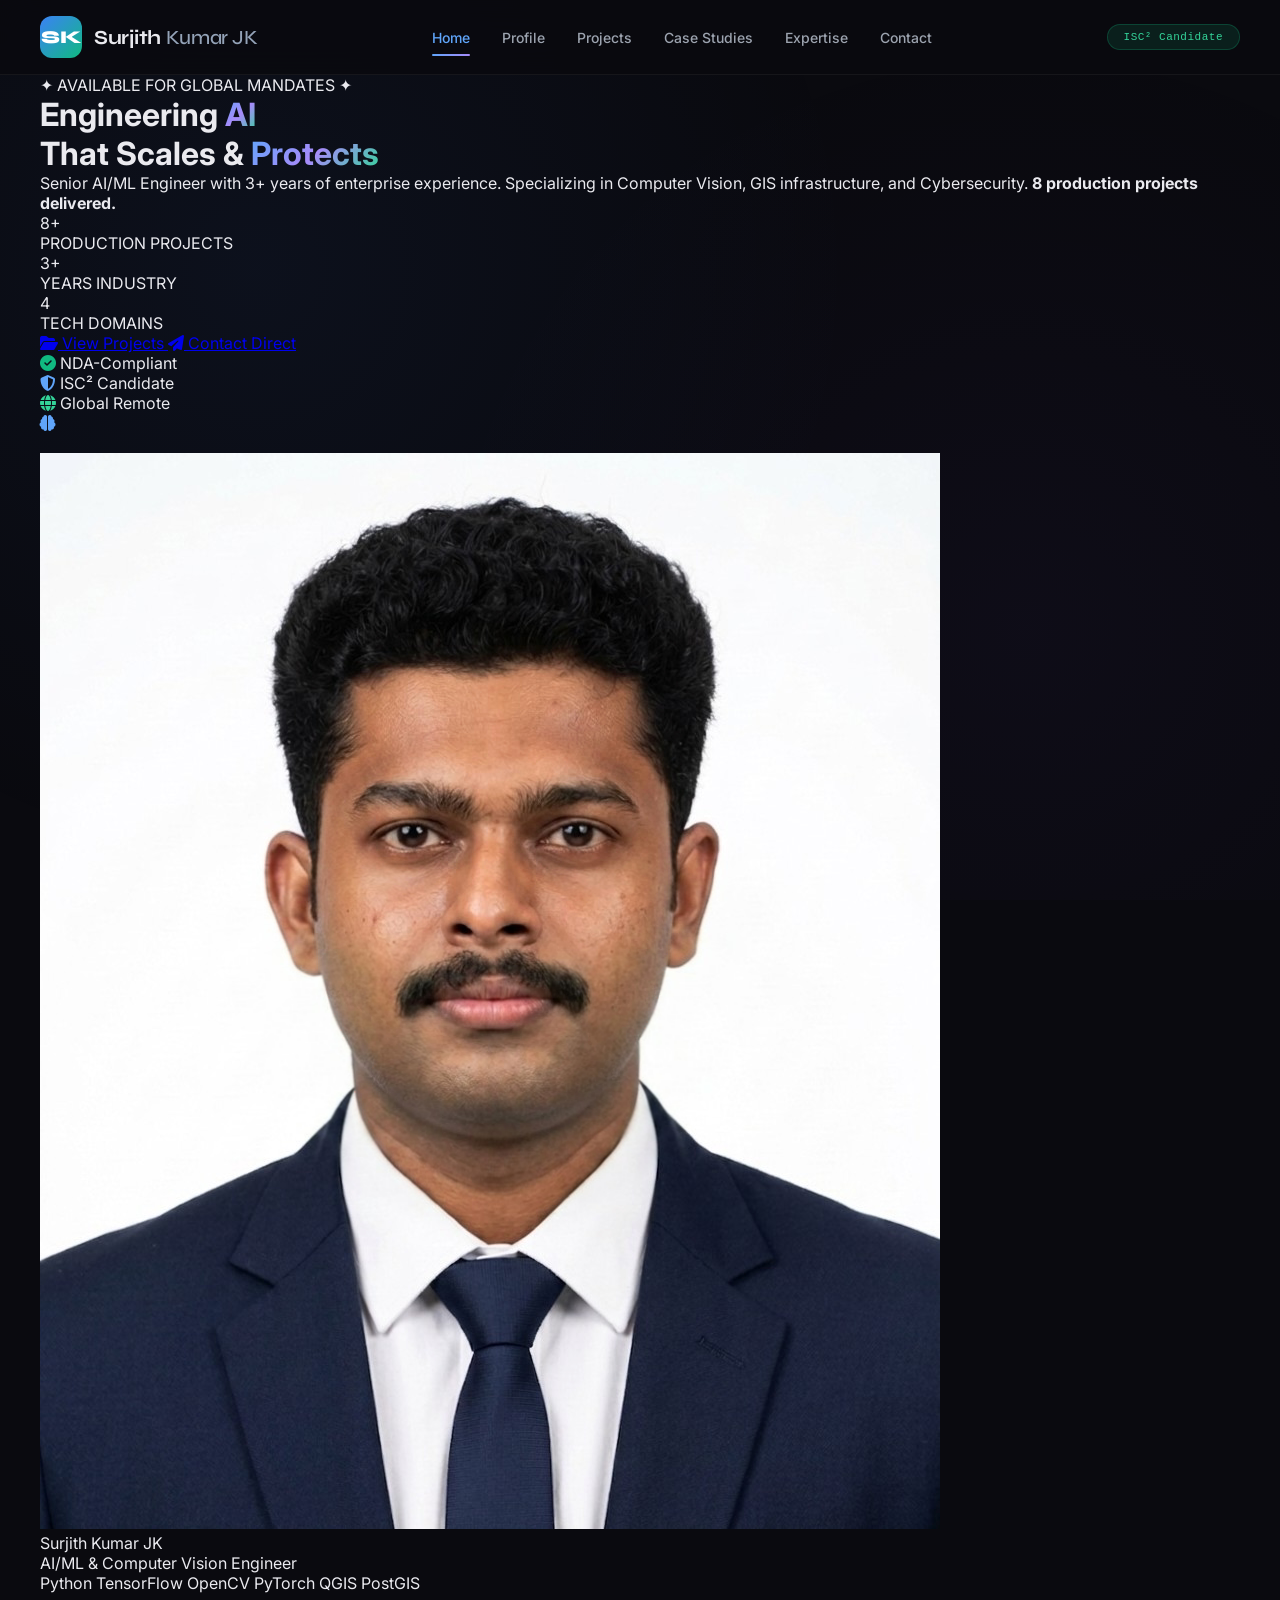
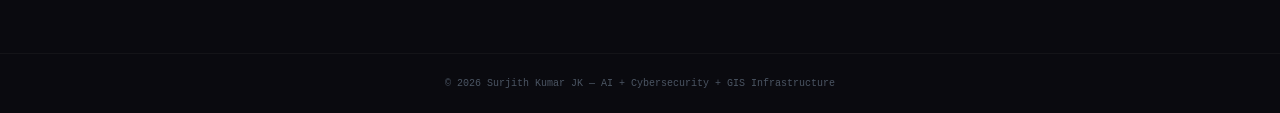
==== index.html @ f8a09a78 "Update index.html" ====
<!DOCTYPE html>
<html lang="en">
<head>
    <meta charset="UTF-8">
    <meta name="viewport" content="width=device-width, initial-scale=1.0">
    <title>Surjith Kumar JK | AI Engineering & Cybersecurity</title>
    <link href="https://fonts.googleapis.com/css2?family=Inter:wght@300;400;500;600;700;800&family=Syne:wght@400;500;600;700;800&display=swap" rel="stylesheet">
    <link rel="stylesheet" href="https://cdnjs.cloudflare.com/ajax/libs/font-awesome/6.5.1/css/all.min.css">
    <style>
        * {
            margin: 0;
            padding: 0;
            box-sizing: border-box;
        }

        body {
            font-family: 'Inter', sans-serif;
            background: #0A0A0F;
            color: #EAEAEF;
        }

        /* Background Effect */
        .bg-gradient {
            position: fixed;
            top: 0;
            left: 0;
            width: 100%;
            height: 100%;
            background: radial-gradient(circle at 20% 30%, rgba(59, 130, 246, 0.06) 0%, transparent 50%),
                        radial-gradient(circle at 80% 70%, rgba(139, 92, 246, 0.04) 0%, transparent 50%);
            z-index: 0;
            pointer-events: none;
        }

        .container {
            max-width: 1280px;
            margin: 0 auto;
            padding: 0 40px;
            position: relative;
            z-index: 2;
        }

        /* ========== NAVIGATION BAR (Unified across all pages) ========== */
        .navbar {
            background: rgba(10, 10, 15, 0.85);
            backdrop-filter: blur(16px);
            border-bottom: 1px solid rgba(255, 255, 255, 0.05);
            position: sticky;
            top: 0;
            z-index: 1000;
            width: 100%;
        }

        .nav-container {
            max-width: 1280px;
            margin: 0 auto;
            padding: 0 40px;
        }

        .nav-content {
            display: flex;
            justify-content: space-between;
            align-items: center;
            padding: 16px 0;
            gap: 20px;
            flex-wrap: wrap;
        }

        /* Logo Section */
        .logo-section {
            display: flex;
            align-items: center;
            gap: 12px;
        }

        .logo-box {
            width: 42px;
            height: 42px;
            background: linear-gradient(135deg, #3B82F6, #10B981);
            border-radius: 12px;
            display: flex;
            align-items: center;
            justify-content: center;
        }

        .logo-box span {
            font-weight: 800;
            font-size: 18px;
            color: white;
            font-family: 'Syne', sans-serif;
        }

        .logo-text {
            font-size: 20px;
            font-weight: 700;
            font-family: 'Syne', sans-serif;
            letter-spacing: -0.3px;
        }

        .logo-text .first-name {
            color: #EAEAEF;
        }

        .logo-text .last-name {
            color: #94A3B8;
            font-weight: 500;
        }

        /* Navigation Links */
        .nav-links {
            display: flex;
            gap: 32px;
            align-items: center;
        }

        .nav-links a {
            color: #9CA3AF;
            text-decoration: none;
            font-size: 14px;
            font-weight: 500;
            transition: all 0.2s ease;
            padding: 8px 0;
            position: relative;
        }

        .nav-links a:hover {
            color: #60A5FA;
        }

        .nav-links a.active {
            color: #60A5FA;
        }

        .nav-links a.active::after {
            content: '';
            position: absolute;
            bottom: -2px;
            left: 0;
            width: 100%;
            height: 2px;
            background: linear-gradient(90deg, #60A5FA, #A78BFA);
            border-radius: 2px;
        }

        /* Right Section */
        .nav-right {
            display: flex;
            align-items: center;
            gap: 20px;
        }

        .isc2-badge {
            font-size: 11px;
            font-family: monospace;
            color: #34D399;
            background: rgba(16, 185, 129, 0.12);
            padding: 6px 16px;
            border-radius: 40px;
            border: 1px solid rgba(16, 185, 129, 0.25);
            letter-spacing: 0.5px;
        }

        .mobile-menu-btn {
            display: none;
            background: none;
            border: none;
            color: #9CA3AF;
            font-size: 24px;
            cursor: pointer;
        }

        /* Common Styles for All Pages */
        .gradient-text {
            background: linear-gradient(135deg, #60A5FA, #A78BFA, #34D399);
            -webkit-background-clip: text;
            background-clip: text;
            color: transparent;
        }

        .page-title {
            font-size: 48px;
            font-weight: 800;
            font-family: 'Syne', sans-serif;
            text-align: center;
            margin: 60px 0 40px;
        }

        .page-title span {
            background: linear-gradient(135deg, #60A5FA, #A78BFA, #34D399);
            -webkit-background-clip: text;
            background-clip: text;
            color: transparent;
        }

        .footer {
            border-top: 1px solid rgba(255, 255, 255, 0.04);
            padding: 24px 0;
            text-align: center;
            margin-top: 60px;
        }

        .footer-text {
            font-size: 10px;
            color: #4B5563;
            font-family: monospace;
        }

        /* Responsive */
        @media (max-width: 1024px) {
            .hero {
                grid-template-columns: 1fr;
                gap: 50px;
            }
            h1 {
                font-size: 44px;
            }
        }

        @media (max-width: 768px) {
            .container, .nav-container {
                padding: 0 20px;
            }
            .nav-links {
                display: none;
                position: absolute;
                top: 100%;
                left: 0;
                right: 0;
                background: rgba(10, 10, 15, 0.98);
                backdrop-filter: blur(20px);
                flex-direction: column;
                padding: 24px;
                gap: 20px;
                border-bottom: 1px solid rgba(255, 255, 255, 0.05);
            }
            .nav-links.active {
                display: flex;
            }
            .mobile-menu-btn {
                display: block;
            }
            h1, .page-title {
                font-size: 36px;
            }
            .stats {
                gap: 30px;
            }
            .profile-img {
                width: 150px;
                height: 150px;
            }
        }

        @media (min-width: 769px) {
            .nav-links {
                display: flex !important;
            }
        }
    </style>
</head>
<body>

<div class="bg-gradient"></div>

<!-- Navigation Bar - Consistent Across All Pages -->
<div class="navbar">
    <div class="nav-container">
        <div class="nav-content">
            <!-- Logo -->
            <div class="logo-section">
                <div class="logo-box">
                    <span>SK</span>
                </div>
                <div class="logo-text">
                    <span class="first-name">Surjith</span>
                    <span class="last-name"> Kumar JK</span>
                </div>
            </div>

            <!-- Navigation Links -->
            <div class="nav-links" id="navLinks">
                <a href="index.html" class="active">Home</a>
                <a href="Profile.html">Profile</a>
                <a href="Projects.html">Projects</a>
                <a href="Case-Studies.html">Case Studies</a>
                <a href="Expertise.html">Expertise</a>
                <a href="Contact.html">Contact</a>
            </div>

            <!-- Right Section -->
            <div class="nav-right">
                <div class="isc2-badge">ISC² Candidate</div>
                <button class="mobile-menu-btn" onclick="toggleMenu()">
                    <i class="fas fa-bars"></i>
                </button>
            </div>
        </div>
    </div>
</div>

<!-- Hero Section -->
<div class="container">
    <div class="hero">
        <!-- Left Column -->
        <div>
            <div class="availability">
                <div class="live-dot"></div>
                <span>✦ AVAILABLE FOR GLOBAL MANDATES ✦</span>
            </div>
            <h1>
                Engineering <span class="gradient-text">AI</span><br>
                That Scales & <span class="gradient-text">Protects</span>
            </h1>
            <p class="description">
                Senior AI/ML Engineer with 3+ years of enterprise experience. 
                Specializing in Computer Vision, GIS infrastructure, and Cybersecurity. 
                <strong>8 production projects delivered.</strong>
            </p>
            <div class="stats">
                <div>
                    <div class="stat-value">8+</div>
                    <div class="stat-label">PRODUCTION PROJECTS</div>
                </div>
                <div>
                    <div class="stat-value">3+</div>
                    <div class="stat-label">YEARS INDUSTRY</div>
                </div>
                <div>
                    <div class="stat-value">4</div>
                    <div class="stat-label">TECH DOMAINS</div>
                </div>
            </div>
            <div class="buttons">
                <a href="Projects.html" class="btn-primary">
                    <i class="fas fa-folder-open"></i> View Projects
                </a>
                <a href="Contact.html" class="btn-outline">
                    <i class="fas fa-paper-plane"></i> Contact Direct
                </a>
            </div>
            <div class="trust">
                <div class="trust-item">
                    <i class="fas fa-check-circle" style="color: #10B981;"></i>
                    <span>NDA-Compliant</span>
                </div>
                <div class="trust-item">
                    <i class="fas fa-shield-alt" style="color: #60A5FA;"></i>
                    <span>ISC² Candidate</span>
                </div>
                <div class="trust-item">
                    <i class="fas fa-globe" style="color: #34D399;"></i>
                    <span>Global Remote</span>
                </div>
            </div>
        </div>

        <!-- Right Column - Profile Card -->
        <div>
            <div class="profile-card">
                <div class="floating-icon floating-1">
                    <i class="fas fa-brain" style="color: #60A5FA; font-size: 16px;"></i>
                </div>
                <div class="floating-icon floating-2">
                    <i class="fas fa-shield-haltered" style="color: #34D399; font-size: 16px;"></i>
                </div>
                <div class="profile-img">
                    <img src="SurjithKumar-JK.jpg" alt="Surjith Kumar JK">
                </div>
                <div class="profile-name">Surjith Kumar JK</div>
                <div class="profile-title">AI/ML & Computer Vision Engineer</div>
                <div class="tech-stack">
                    <span class="tech-item">Python</span>
                    <span class="tech-item">TensorFlow</span>
                    <span class="tech-item">OpenCV</span>
                    <span class="tech-item">PyTorch</span>
                    <span class="tech-item">QGIS</span>
                    <span class="tech-item">PostGIS</span>
                </div>
            </div>
        </div>
    </div>
</div>

<!-- Footer -->
<div class="footer">
    <div class="container">
        <div class="footer-text">
            © 2026 Surjith Kumar JK — AI + Cybersecurity + GIS Infrastructure
        </div>
    </div>
</div>

<script>
    function toggleMenu() {
        const navLinks = document.getElementById('navLinks');
        navLinks.classList.toggle('active');
    }

    // Close menu when clicking a link
    document.querySelectorAll('.nav-links a').forEach(link => {
        link.addEventListener('click', () => {
            document.getElementById('navLinks').classList.remove('active');
        });
    });
</script>

</body>
</html>
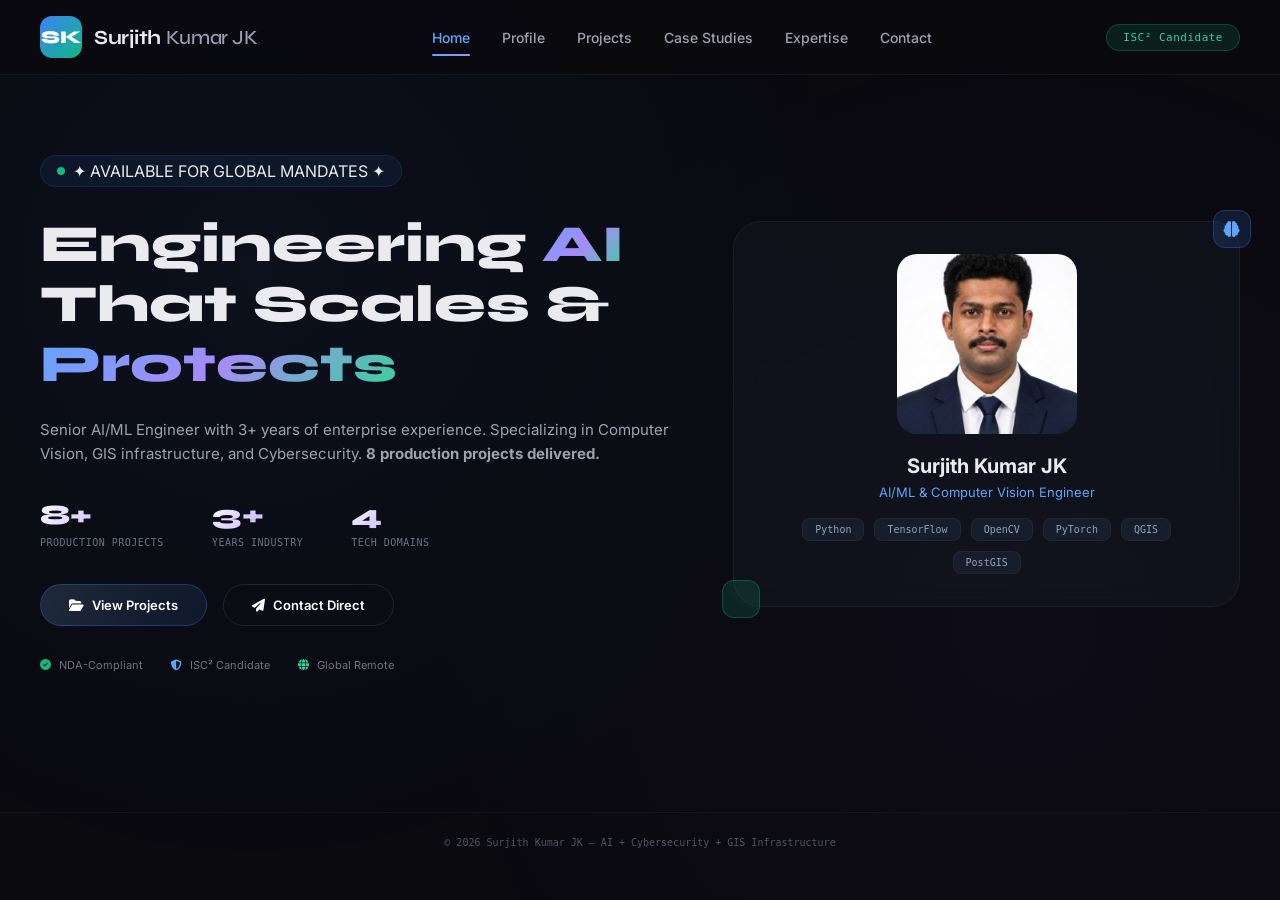
==== commit e193824f: "Update index.html" ====
--- a/index.html
+++ b/index.html
@@ -7,277 +7,207 @@
     <link href="https://fonts.googleapis.com/css2?family=Inter:wght@300;400;500;600;700;800&family=Syne:wght@400;500;600;700;800&display=swap" rel="stylesheet">
     <link rel="stylesheet" href="https://cdnjs.cloudflare.com/ajax/libs/font-awesome/6.5.1/css/all.min.css">
     <style>
-        * {
-            margin: 0;
-            padding: 0;
-            box-sizing: border-box;
-        }
-
-        body {
-            font-family: 'Inter', sans-serif;
-            background: #0A0A0F;
-            color: #EAEAEF;
-        }
-
-        /* Background Effect */
-        .bg-gradient {
-            position: fixed;
-            top: 0;
-            left: 0;
-            width: 100%;
-            height: 100%;
+        * { margin: 0; padding: 0; box-sizing: border-box; }
+        body { font-family: 'Inter', sans-serif; background: #0A0A0F; color: #EAEAEF; }
+
+        .bg-gradient { 
+            position: fixed; top: 0; left: 0; width: 100%; height: 100%; 
             background: radial-gradient(circle at 20% 30%, rgba(59, 130, 246, 0.06) 0%, transparent 50%),
                         radial-gradient(circle at 80% 70%, rgba(139, 92, 246, 0.04) 0%, transparent 50%);
-            z-index: 0;
-            pointer-events: none;
-        }
-
-        .container {
-            max-width: 1280px;
-            margin: 0 auto;
-            padding: 0 40px;
-            position: relative;
-            z-index: 2;
-        }
-
-        /* ========== NAVIGATION BAR (Unified across all pages) ========== */
-        .navbar {
-            background: rgba(10, 10, 15, 0.85);
-            backdrop-filter: blur(16px);
-            border-bottom: 1px solid rgba(255, 255, 255, 0.05);
-            position: sticky;
-            top: 0;
-            z-index: 1000;
-            width: 100%;
-        }
-
-        .nav-container {
-            max-width: 1280px;
-            margin: 0 auto;
-            padding: 0 40px;
-        }
-
-        .nav-content {
-            display: flex;
-            justify-content: space-between;
-            align-items: center;
-            padding: 16px 0;
-            gap: 20px;
-            flex-wrap: wrap;
-        }
-
-        /* Logo Section */
-        .logo-section {
-            display: flex;
-            align-items: center;
-            gap: 12px;
-        }
-
-        .logo-box {
-            width: 42px;
-            height: 42px;
-            background: linear-gradient(135deg, #3B82F6, #10B981);
-            border-radius: 12px;
-            display: flex;
-            align-items: center;
-            justify-content: center;
-        }
-
-        .logo-box span {
-            font-weight: 800;
-            font-size: 18px;
-            color: white;
-            font-family: 'Syne', sans-serif;
-        }
-
-        .logo-text {
-            font-size: 20px;
-            font-weight: 700;
-            font-family: 'Syne', sans-serif;
-            letter-spacing: -0.3px;
-        }
-
-        .logo-text .first-name {
-            color: #EAEAEF;
-        }
-
-        .logo-text .last-name {
-            color: #94A3B8;
-            font-weight: 500;
-        }
-
-        /* Navigation Links */
-        .nav-links {
-            display: flex;
-            gap: 32px;
-            align-items: center;
-        }
-
-        .nav-links a {
-            color: #9CA3AF;
-            text-decoration: none;
-            font-size: 14px;
-            font-weight: 500;
-            transition: all 0.2s ease;
-            padding: 8px 0;
-            position: relative;
-        }
-
-        .nav-links a:hover {
-            color: #60A5FA;
-        }
-
-        .nav-links a.active {
-            color: #60A5FA;
-        }
-
-        .nav-links a.active::after {
-            content: '';
-            position: absolute;
-            bottom: -2px;
-            left: 0;
-            width: 100%;
-            height: 2px;
-            background: linear-gradient(90deg, #60A5FA, #A78BFA);
-            border-radius: 2px;
-        }
-
-        /* Right Section */
-        .nav-right {
-            display: flex;
-            align-items: center;
-            gap: 20px;
-        }
-
-        .isc2-badge {
-            font-size: 11px;
-            font-family: monospace;
-            color: #34D399;
-            background: rgba(16, 185, 129, 0.12);
-            padding: 6px 16px;
-            border-radius: 40px;
-            border: 1px solid rgba(16, 185, 129, 0.25);
-            letter-spacing: 0.5px;
-        }
-
-        .mobile-menu-btn {
-            display: none;
-            background: none;
-            border: none;
-            color: #9CA3AF;
-            font-size: 24px;
-            cursor: pointer;
-        }
-
-        /* Common Styles for All Pages */
-        .gradient-text {
-            background: linear-gradient(135deg, #60A5FA, #A78BFA, #34D399);
-            -webkit-background-clip: text;
-            background-clip: text;
-            color: transparent;
-        }
-
-        .page-title {
-            font-size: 48px;
-            font-weight: 800;
-            font-family: 'Syne', sans-serif;
-            text-align: center;
-            margin: 60px 0 40px;
-        }
-
-        .page-title span {
-            background: linear-gradient(135deg, #60A5FA, #A78BFA, #34D399);
-            -webkit-background-clip: text;
-            background-clip: text;
-            color: transparent;
-        }
-
-        .footer {
-            border-top: 1px solid rgba(255, 255, 255, 0.04);
-            padding: 24px 0;
-            text-align: center;
-            margin-top: 60px;
-        }
-
-        .footer-text {
-            font-size: 10px;
-            color: #4B5563;
-            font-family: monospace;
-        }
-
-        /* Responsive */
+            z-index: 0; pointer-events: none; 
+        }
+
+        .container { 
+            max-width: 1280px; margin: 0 auto; padding: 0 40px; 
+            position: relative; z-index: 2; 
+        }
+
+        /* Unified Navbar */
+        .navbar { 
+            background: rgba(10, 10, 15, 0.85); backdrop-filter: blur(16px);
+            border-bottom: 1px solid rgba(255, 255, 255, 0.05); 
+            position: sticky; top: 0; z-index: 1000; width: 100%; 
+        }
+        .nav-container { max-width: 1280px; margin: 0 auto; padding: 0 40px; }
+        .nav-content { 
+            display: flex; justify-content: space-between; align-items: center; 
+            padding: 16px 0; gap: 20px; flex-wrap: wrap; 
+        }
+
+        .logo-section { display: flex; align-items: center; gap: 12px; }
+        .logo-box { 
+            width: 42px; height: 42px; background: linear-gradient(135deg, #3B82F6, #10B981);
+            border-radius: 12px; display: flex; align-items: center; justify-content: center; 
+        }
+        .logo-box span { font-weight: 800; font-size: 18px; color: white; font-family: 'Syne', sans-serif; }
+        .logo-text { 
+            font-size: 20px; font-weight: 700; font-family: 'Syne', sans-serif; 
+            letter-spacing: -0.3px; 
+        }
+        .logo-text .first-name { color: #EAEAEF; }
+        .logo-text .last-name { color: #94A3B8; font-weight: 500; }
+
+        .nav-links { display: flex; gap: 32px; align-items: center; }
+        .nav-links a { 
+            color: #9CA3AF; text-decoration: none; font-size: 14px; font-weight: 500;
+            transition: all 0.2s ease; padding: 8px 0; position: relative; 
+        }
+        .nav-links a:hover { color: #60A5FA; }
+        .nav-links a.active { color: #60A5FA; }
+        .nav-links a.active::after { 
+            content: ''; position: absolute; bottom: -2px; left: 0;
+            width: 100%; height: 2px; background: linear-gradient(90deg, #60A5FA, #A78BFA); 
+            border-radius: 2px; 
+        }
+
+        .nav-right { display: flex; align-items: center; gap: 20px; }
+        .isc2-badge { 
+            font-size: 11px; font-family: monospace; color: #34D399; 
+            background: rgba(16, 185, 129, 0.12); padding: 6px 16px; 
+            border-radius: 40px; border: 1px solid rgba(16, 185, 129, 0.25); 
+            letter-spacing: 0.5px; 
+        }
+        .mobile-menu-btn { 
+            display: none; background: none; border: none; 
+            color: #9CA3AF; font-size: 24px; cursor: pointer; 
+        }
+
+        /* Hero Specific Styles */
+        .hero { 
+            display: grid; grid-template-columns: 1fr 0.8fr; gap: 60px; 
+            align-items: center; padding: 80px 0; 
+        }
+        .availability { 
+            display: inline-flex; align-items: center; gap: 8px; 
+            background: rgba(59, 130, 246, 0.08); border: 1px solid rgba(59, 130, 246, 0.15); 
+            border-radius: 40px; padding: 5px 16px; margin-bottom: 28px; 
+        }
+        .live-dot { 
+            width: 8px; height: 8px; background: #10B981; 
+            border-radius: 50%; animation: pulse 1.5s infinite; 
+        }
+        @keyframes pulse { 0%, 100% { opacity: 1; transform: scale(1); } 50% { opacity: 0.5; transform: scale(1.2); } }
+
+        h1 { 
+            font-size: 52px; font-weight: 800; font-family: 'Syne', sans-serif; 
+            line-height: 1.15; margin-bottom: 24px; 
+        }
+        .gradient-text { 
+            background: linear-gradient(135deg, #60A5FA, #A78BFA, #34D399); 
+            -webkit-background-clip: text; background-clip: text; color: transparent; 
+        }
+        .description { 
+            color: #9CA3AF; font-size: 15px; line-height: 1.6; margin-bottom: 32px; 
+        }
+        .stats { 
+            display: flex; gap: 48px; margin-bottom: 36px; 
+        }
+        .stat-value { 
+            font-size: 28px; font-weight: 800; font-family: 'Syne', sans-serif;
+            background: linear-gradient(135deg, #FFFFFF, #A78BFA); 
+            -webkit-background-clip: text; background-clip: text; color: transparent; 
+        }
+        .stat-label { 
+            font-size: 10px; font-family: monospace; color: #6B7280; 
+            letter-spacing: 0.5px; margin-top: 5px; 
+        }
+        .buttons { 
+            display: flex; gap: 16px; margin-bottom: 32px; flex-wrap: wrap; 
+        }
+        .btn-primary, .btn-outline { 
+            padding: 12px 28px; border-radius: 40px; font-size: 13px; 
+            font-weight: 600; text-decoration: none; display: inline-flex; 
+            align-items: center; gap: 8px; transition: all 0.2s; cursor: pointer; 
+        }
+        .btn-primary { 
+            background: linear-gradient(105deg, #1E293B, #0F172A); 
+            border: 1px solid rgba(59, 130, 246, 0.3); color: white; 
+        }
+        .btn-primary:hover { border-color: #3B82F6; transform: translateY(-2px); }
+        .btn-outline { 
+            background: transparent; border: 1px solid rgba(255,255,255,0.1); color: white; 
+        }
+        .btn-outline:hover { 
+            border-color: rgba(59, 130, 246, 0.5); background: rgba(59, 130, 246, 0.05); 
+            transform: translateY(-2px); 
+        }
+
+        .trust { display: flex; gap: 28px; flex-wrap: wrap; }
+        .trust-item { display: flex; align-items: center; gap: 8px; font-size: 11px; color: #6B7280; }
+
+        /* Profile Card */
+        .profile-card { 
+            background: rgba(20, 24, 35, 0.5); backdrop-filter: blur(12px); 
+            border: 1px solid rgba(255, 255, 255, 0.06); border-radius: 28px; 
+            padding: 32px; position: relative; 
+        }
+        .profile-img { 
+            width: 180px; height: 180px; border-radius: 20px; 
+            overflow: hidden; margin: 0 auto 20px; 
+        }
+        .profile-img img { width: 100%; height: 100%; object-fit: cover; }
+        .profile-name { text-align: center; font-size: 20px; font-weight: 700; margin-bottom: 6px; }
+        .profile-title { text-align: center; font-size: 13px; color: #60A5FA; margin-bottom: 18px; }
+        .tech-stack { 
+            display: flex; flex-wrap: wrap; gap: 10px; justify-content: center; 
+        }
+        .tech-item { 
+            font-size: 10px; font-family: monospace; padding: 5px 12px; 
+            background: rgba(30, 41, 59, 0.5); border: 1px solid rgba(255,255,255,0.05); 
+            border-radius: 8px; color: #94A3B8; 
+        }
+        .floating-icon { 
+            position: absolute; width: 38px; height: 38px; 
+            background: rgba(59, 130, 246, 0.15); border: 1px solid rgba(59, 130, 246, 0.3); 
+            border-radius: 12px; display: flex; align-items: center; justify-content: center; 
+            backdrop-filter: blur(8px); 
+        }
+        .floating-1 { top: -12px; right: -12px; }
+        .floating-2 { bottom: -12px; left: -12px; background: rgba(16, 185, 129, 0.15); border-color: rgba(16, 185, 129, 0.3); }
+
+        .footer { 
+            border-top: 1px solid rgba(255, 255, 255, 0.04); padding: 24px 0; 
+            text-align: center; margin-top: 60px; 
+        }
+        .footer-text { font-size: 10px; color: #4B5563; font-family: monospace; }
+
         @media (max-width: 1024px) {
-            .hero {
-                grid-template-columns: 1fr;
-                gap: 50px;
+            .hero { grid-template-columns: 1fr; gap: 50px; }
+            h1 { font-size: 44px; }
+        }
+        @media (max-width: 768px) {
+            .container, .nav-container { padding: 0 20px; }
+            .nav-links { 
+                display: none; position: absolute; top: 100%; left: 0; right: 0; 
+                background: rgba(10, 10, 15, 0.98); backdrop-filter: blur(20px); 
+                flex-direction: column; padding: 24px; gap: 20px; 
             }
-            h1 {
-                font-size: 44px;
-            }
-        }
-
-        @media (max-width: 768px) {
-            .container, .nav-container {
-                padding: 0 20px;
-            }
-            .nav-links {
-                display: none;
-                position: absolute;
-                top: 100%;
-                left: 0;
-                right: 0;
-                background: rgba(10, 10, 15, 0.98);
-                backdrop-filter: blur(20px);
-                flex-direction: column;
-                padding: 24px;
-                gap: 20px;
-                border-bottom: 1px solid rgba(255, 255, 255, 0.05);
-            }
-            .nav-links.active {
-                display: flex;
-            }
-            .mobile-menu-btn {
-                display: block;
-            }
-            h1, .page-title {
-                font-size: 36px;
-            }
-            .stats {
-                gap: 30px;
-            }
-            .profile-img {
-                width: 150px;
-                height: 150px;
-            }
-        }
-
-        @media (min-width: 769px) {
-            .nav-links {
-                display: flex !important;
-            }
+            .nav-links.active { display: flex; }
+            .mobile-menu-btn { display: block; }
+            h1, .page-title { font-size: 36px; }
+            .stats { gap: 30px; }
+            .profile-img { width: 150px; height: 150px; }
+        }
+        @media (min-width: 769px) { 
+            .nav-links { display: flex !important; } 
         }
     </style>
 </head>
 <body>
-
 <div class="bg-gradient"></div>
 
-<!-- Navigation Bar - Consistent Across All Pages -->
+<!-- Navbar -->
 <div class="navbar">
     <div class="nav-container">
         <div class="nav-content">
-            <!-- Logo -->
             <div class="logo-section">
-                <div class="logo-box">
-                    <span>SK</span>
-                </div>
+                <div class="logo-box"><span>SK</span></div>
                 <div class="logo-text">
                     <span class="first-name">Surjith</span>
                     <span class="last-name"> Kumar JK</span>
                 </div>
             </div>
-
-            <!-- Navigation Links -->
+            
             <div class="nav-links" id="navLinks">
                 <a href="index.html" class="active">Home</a>
                 <a href="Profile.html">Profile</a>
@@ -287,7 +217,6 @@
                 <a href="Contact.html">Contact</a>
             </div>
 
-            <!-- Right Section -->
             <div class="nav-right">
                 <div class="isc2-badge">ISC² Candidate</div>
                 <button class="mobile-menu-btn" onclick="toggleMenu()">
@@ -301,7 +230,6 @@
 <!-- Hero Section -->
 <div class="container">
     <div class="hero">
-        <!-- Left Column -->
         <div>
             <div class="availability">
                 <div class="live-dot"></div>
@@ -317,18 +245,9 @@
                 <strong>8 production projects delivered.</strong>
             </p>
             <div class="stats">
-                <div>
-                    <div class="stat-value">8+</div>
-                    <div class="stat-label">PRODUCTION PROJECTS</div>
-                </div>
-                <div>
-                    <div class="stat-value">3+</div>
-                    <div class="stat-label">YEARS INDUSTRY</div>
-                </div>
-                <div>
-                    <div class="stat-value">4</div>
-                    <div class="stat-label">TECH DOMAINS</div>
-                </div>
+                <div><div class="stat-value">8+</div><div class="stat-label">PRODUCTION PROJECTS</div></div>
+                <div><div class="stat-value">3+</div><div class="stat-label">YEARS INDUSTRY</div></div>
+                <div><div class="stat-value">4</div><div class="stat-label">TECH DOMAINS</div></div>
             </div>
             <div class="buttons">
                 <a href="Projects.html" class="btn-primary">
@@ -339,30 +258,16 @@
                 </a>
             </div>
             <div class="trust">
-                <div class="trust-item">
-                    <i class="fas fa-check-circle" style="color: #10B981;"></i>
-                    <span>NDA-Compliant</span>
-                </div>
-                <div class="trust-item">
-                    <i class="fas fa-shield-alt" style="color: #60A5FA;"></i>
-                    <span>ISC² Candidate</span>
-                </div>
-                <div class="trust-item">
-                    <i class="fas fa-globe" style="color: #34D399;"></i>
-                    <span>Global Remote</span>
-                </div>
+                <div class="trust-item"><i class="fas fa-check-circle" style="color: #10B981;"></i><span>NDA-Compliant</span></div>
+                <div class="trust-item"><i class="fas fa-shield-alt" style="color: #60A5FA;"></i><span>ISC² Candidate</span></div>
+                <div class="trust-item"><i class="fas fa-globe" style="color: #34D399;"></i><span>Global Remote</span></div>
             </div>
         </div>
 
-        <!-- Right Column - Profile Card -->
         <div>
             <div class="profile-card">
-                <div class="floating-icon floating-1">
-                    <i class="fas fa-brain" style="color: #60A5FA; font-size: 16px;"></i>
-                </div>
-                <div class="floating-icon floating-2">
-                    <i class="fas fa-shield-haltered" style="color: #34D399; font-size: 16px;"></i>
-                </div>
+                <div class="floating-icon floating-1"><i class="fas fa-brain" style="color: #60A5FA; font-size: 16px;"></i></div>
+                <div class="floating-icon floating-2"><i class="fas fa-shield-haltered" style="color: #34D399; font-size: 16px;"></i></div>
                 <div class="profile-img">
                     <img src="SurjithKumar-JK.jpg" alt="Surjith Kumar JK">
                 </div>
@@ -381,12 +286,9 @@
     </div>
 </div>
 
-<!-- Footer -->
 <div class="footer">
     <div class="container">
-        <div class="footer-text">
-            © 2026 Surjith Kumar JK — AI + Cybersecurity + GIS Infrastructure
-        </div>
+        <div class="footer-text">© 2026 Surjith Kumar JK — AI + Cybersecurity + GIS Infrastructure</div>
     </div>
 </div>
 
@@ -395,14 +297,11 @@
         const navLinks = document.getElementById('navLinks');
         navLinks.classList.toggle('active');
     }
-
-    // Close menu when clicking a link
     document.querySelectorAll('.nav-links a').forEach(link => {
         link.addEventListener('click', () => {
             document.getElementById('navLinks').classList.remove('active');
         });
     });
 </script>
-
 </body>
 </html>
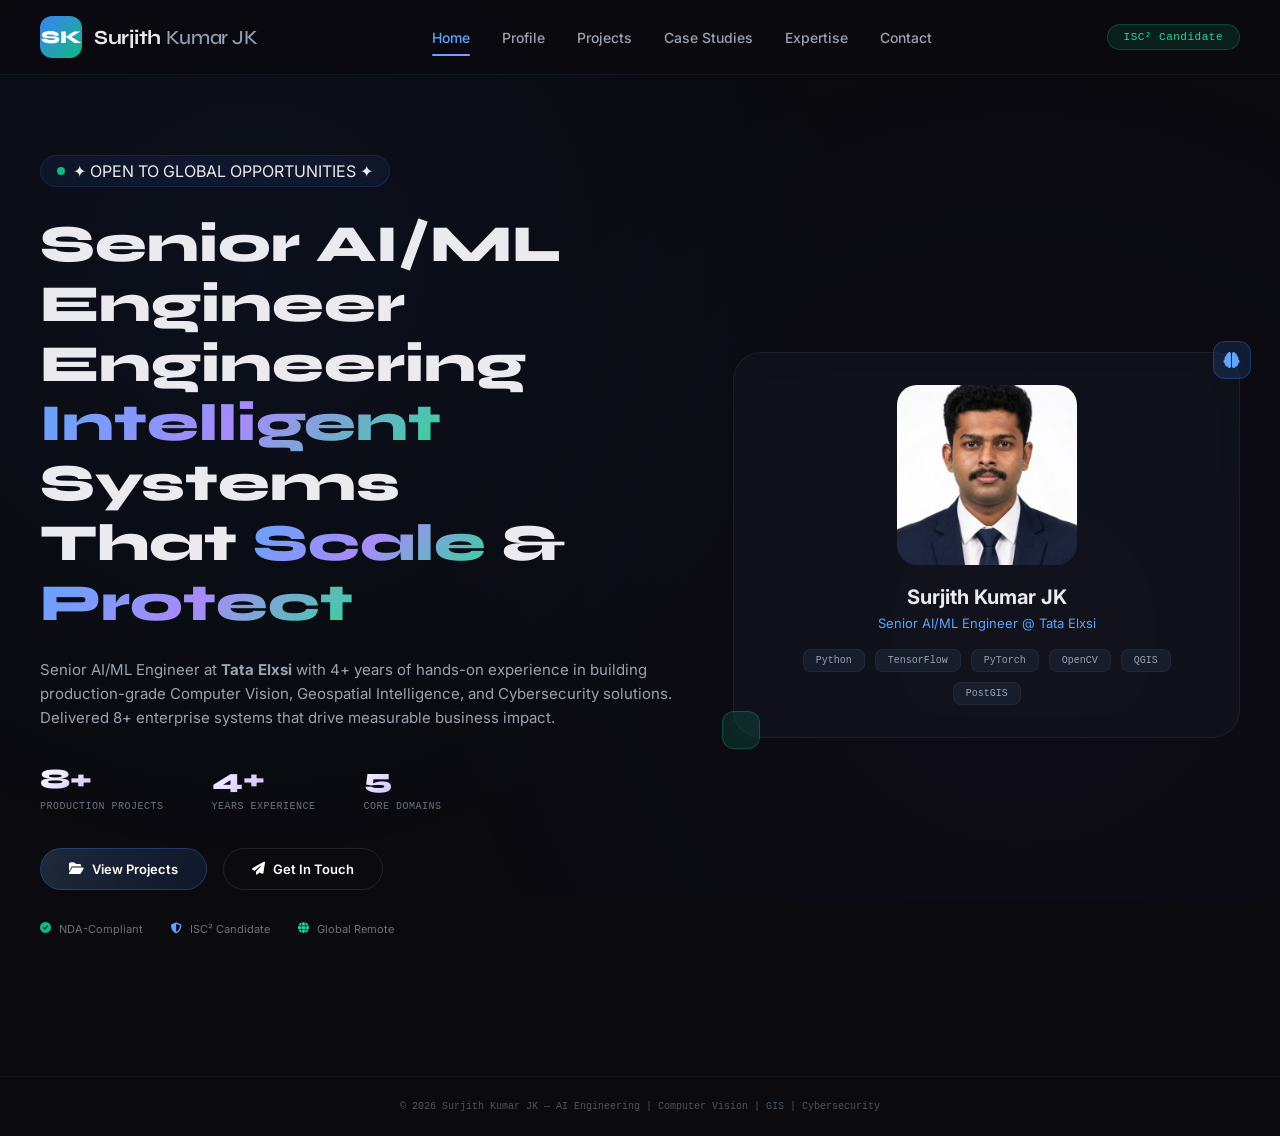
==== commit fe56df18: "Update index.html" ====
--- a/index.html
+++ b/index.html
@@ -3,173 +3,180 @@
 <head>
     <meta charset="UTF-8">
     <meta name="viewport" content="width=device-width, initial-scale=1.0">
-    <title>Surjith Kumar JK | AI Engineering & Cybersecurity</title>
+    <title>Surjith Kumar JK | Senior AI/ML Engineer</title>
     <link href="https://fonts.googleapis.com/css2?family=Inter:wght@300;400;500;600;700;800&family=Syne:wght@400;500;600;700;800&display=swap" rel="stylesheet">
     <link rel="stylesheet" href="https://cdnjs.cloudflare.com/ajax/libs/font-awesome/6.5.1/css/all.min.css">
+    <!-- AOS Animation -->
+    <link href="https://unpkg.com/aos@2.3.1/dist/aos.css" rel="stylesheet">
     <style>
         * { margin: 0; padding: 0; box-sizing: border-box; }
         body { font-family: 'Inter', sans-serif; background: #0A0A0F; color: #EAEAEF; }
 
-        .bg-gradient { 
-            position: fixed; top: 0; left: 0; width: 100%; height: 100%; 
+        .bg-gradient {
+            position: fixed; top: 0; left: 0; width: 100%; height: 100%;
             background: radial-gradient(circle at 20% 30%, rgba(59, 130, 246, 0.06) 0%, transparent 50%),
                         radial-gradient(circle at 80% 70%, rgba(139, 92, 246, 0.04) 0%, transparent 50%);
-            z-index: 0; pointer-events: none; 
-        }
-
-        .container { 
-            max-width: 1280px; margin: 0 auto; padding: 0 40px; 
-            position: relative; z-index: 2; 
-        }
-
-        /* Unified Navbar */
-        .navbar { 
+            z-index: 0; pointer-events: none;
+        }
+
+        .container {
+            max-width: 1280px; margin: 0 auto; padding: 0 40px;
+            position: relative; z-index: 2;
+        }
+
+        /* Unified Navbar - Unchanged */
+        .navbar {
             background: rgba(10, 10, 15, 0.85); backdrop-filter: blur(16px);
-            border-bottom: 1px solid rgba(255, 255, 255, 0.05); 
-            position: sticky; top: 0; z-index: 1000; width: 100%; 
+            border-bottom: 1px solid rgba(255, 255, 255, 0.05);
+            position: sticky; top: 0; z-index: 1000; width: 100%;
         }
         .nav-container { max-width: 1280px; margin: 0 auto; padding: 0 40px; }
-        .nav-content { 
-            display: flex; justify-content: space-between; align-items: center; 
-            padding: 16px 0; gap: 20px; flex-wrap: wrap; 
-        }
-
+        .nav-content {
+            display: flex; justify-content: space-between; align-items: center;
+            padding: 16px 0; gap: 20px; flex-wrap: wrap;
+        }
         .logo-section { display: flex; align-items: center; gap: 12px; }
-        .logo-box { 
+        .logo-box {
             width: 42px; height: 42px; background: linear-gradient(135deg, #3B82F6, #10B981);
-            border-radius: 12px; display: flex; align-items: center; justify-content: center; 
+            border-radius: 12px; display: flex; align-items: center; justify-content: center;
         }
         .logo-box span { font-weight: 800; font-size: 18px; color: white; font-family: 'Syne', sans-serif; }
-        .logo-text { 
-            font-size: 20px; font-weight: 700; font-family: 'Syne', sans-serif; 
-            letter-spacing: -0.3px; 
+        .logo-text {
+            font-size: 20px; font-weight: 700; font-family: 'Syne', sans-serif;
+            letter-spacing: -0.3px;
         }
         .logo-text .first-name { color: #EAEAEF; }
         .logo-text .last-name { color: #94A3B8; font-weight: 500; }
-
         .nav-links { display: flex; gap: 32px; align-items: center; }
-        .nav-links a { 
+        .nav-links a {
             color: #9CA3AF; text-decoration: none; font-size: 14px; font-weight: 500;
-            transition: all 0.2s ease; padding: 8px 0; position: relative; 
+            transition: all 0.2s ease; padding: 8px 0; position: relative;
         }
         .nav-links a:hover { color: #60A5FA; }
         .nav-links a.active { color: #60A5FA; }
-        .nav-links a.active::after { 
+        .nav-links a.active::after {
             content: ''; position: absolute; bottom: -2px; left: 0;
-            width: 100%; height: 2px; background: linear-gradient(90deg, #60A5FA, #A78BFA); 
-            border-radius: 2px; 
-        }
-
+            width: 100%; height: 2px; background: linear-gradient(90deg, #60A5FA, #A78BFA);
+            border-radius: 2px;
+        }
         .nav-right { display: flex; align-items: center; gap: 20px; }
-        .isc2-badge { 
-            font-size: 11px; font-family: monospace; color: #34D399; 
-            background: rgba(16, 185, 129, 0.12); padding: 6px 16px; 
-            border-radius: 40px; border: 1px solid rgba(16, 185, 129, 0.25); 
-            letter-spacing: 0.5px; 
-        }
-        .mobile-menu-btn { 
-            display: none; background: none; border: none; 
-            color: #9CA3AF; font-size: 24px; cursor: pointer; 
-        }
-
-        /* Hero Specific Styles */
-        .hero { 
-            display: grid; grid-template-columns: 1fr 0.8fr; gap: 60px; 
-            align-items: center; padding: 80px 0; 
-        }
-        .availability { 
-            display: inline-flex; align-items: center; gap: 8px; 
-            background: rgba(59, 130, 246, 0.08); border: 1px solid rgba(59, 130, 246, 0.15); 
-            border-radius: 40px; padding: 5px 16px; margin-bottom: 28px; 
-        }
-        .live-dot { 
-            width: 8px; height: 8px; background: #10B981; 
-            border-radius: 50%; animation: pulse 1.5s infinite; 
+        .isc2-badge {
+            font-size: 11px; font-family: monospace; color: #34D399;
+            background: rgba(16, 185, 129, 0.12); padding: 6px 16px;
+            border-radius: 40px; border: 1px solid rgba(16, 185, 129, 0.25);
+            letter-spacing: 0.5px;
+        }
+        .mobile-menu-btn {
+            display: none; background: none; border: none;
+            color: #9CA3AF; font-size: 24px; cursor: pointer;
+        }
+
+        /* Hero Specific Styles - Unchanged */
+        .hero {
+            display: grid; grid-template-columns: 1fr 0.8fr; gap: 60px;
+            align-items: center; padding: 80px 0;
+        }
+        .availability {
+            display: inline-flex; align-items: center; gap: 8px;
+            background: rgba(59, 130, 246, 0.08); border: 1px solid rgba(59, 130, 246, 0.15);
+            border-radius: 40px; padding: 5px 16px; margin-bottom: 28px;
+        }
+        .live-dot {
+            width: 8px; height: 8px; background: #10B981;
+            border-radius: 50%; animation: pulse 1.5s infinite;
         }
         @keyframes pulse { 0%, 100% { opacity: 1; transform: scale(1); } 50% { opacity: 0.5; transform: scale(1.2); } }
 
-        h1 { 
-            font-size: 52px; font-weight: 800; font-family: 'Syne', sans-serif; 
-            line-height: 1.15; margin-bottom: 24px; 
-        }
-        .gradient-text { 
-            background: linear-gradient(135deg, #60A5FA, #A78BFA, #34D399); 
-            -webkit-background-clip: text; background-clip: text; color: transparent; 
-        }
-        .description { 
-            color: #9CA3AF; font-size: 15px; line-height: 1.6; margin-bottom: 32px; 
-        }
-        .stats { 
-            display: flex; gap: 48px; margin-bottom: 36px; 
-        }
-        .stat-value { 
+        h1 {
+            font-size: 52px; font-weight: 800; font-family: 'Syne', sans-serif;
+            line-height: 1.15; margin-bottom: 24px;
+        }
+        .gradient-text {
+            background: linear-gradient(135deg, #60A5FA, #A78BFA, #34D399);
+            -webkit-background-clip: text; background-clip: text; color: transparent;
+        }
+        .description {
+            color: #9CA3AF; font-size: 15px; line-height: 1.6; margin-bottom: 32px;
+        }
+        .stats {
+            display: flex; gap: 48px; margin-bottom: 36px;
+        }
+        .stat-value {
             font-size: 28px; font-weight: 800; font-family: 'Syne', sans-serif;
-            background: linear-gradient(135deg, #FFFFFF, #A78BFA); 
-            -webkit-background-clip: text; background-clip: text; color: transparent; 
-        }
-        .stat-label { 
-            font-size: 10px; font-family: monospace; color: #6B7280; 
-            letter-spacing: 0.5px; margin-top: 5px; 
-        }
-        .buttons { 
-            display: flex; gap: 16px; margin-bottom: 32px; flex-wrap: wrap; 
-        }
-        .btn-primary, .btn-outline { 
-            padding: 12px 28px; border-radius: 40px; font-size: 13px; 
-            font-weight: 600; text-decoration: none; display: inline-flex; 
-            align-items: center; gap: 8px; transition: all 0.2s; cursor: pointer; 
-        }
-        .btn-primary { 
-            background: linear-gradient(105deg, #1E293B, #0F172A); 
-            border: 1px solid rgba(59, 130, 246, 0.3); color: white; 
+            background: linear-gradient(135deg, #FFFFFF, #A78BFA);
+            -webkit-background-clip: text; background-clip: text; color: transparent;
+        }
+        .stat-label {
+            font-size: 10px; font-family: monospace; color: #6B7280;
+            letter-spacing: 0.5px; margin-top: 5px;
+        }
+        .buttons {
+            display: flex; gap: 16px; margin-bottom: 32px; flex-wrap: wrap;
+        }
+        .btn-primary, .btn-outline {
+            padding: 12px 28px; border-radius: 40px; font-size: 13px;
+            font-weight: 600; text-decoration: none; display: inline-flex;
+            align-items: center; gap: 8px; transition: all 0.2s; cursor: pointer;
+        }
+        .btn-primary {
+            background: linear-gradient(105deg, #1E293B, #0F172A);
+            border: 1px solid rgba(59, 130, 246, 0.3); color: white;
         }
         .btn-primary:hover { border-color: #3B82F6; transform: translateY(-2px); }
-        .btn-outline { 
-            background: transparent; border: 1px solid rgba(255,255,255,0.1); color: white; 
-        }
-        .btn-outline:hover { 
-            border-color: rgba(59, 130, 246, 0.5); background: rgba(59, 130, 246, 0.05); 
-            transform: translateY(-2px); 
-        }
-
+        .btn-outline {
+            background: transparent; border: 1px solid rgba(255,255,255,0.1); color: white;
+        }
+        .btn-outline:hover {
+            border-color: rgba(59, 130, 246, 0.5); background: rgba(59, 130, 246, 0.05);
+            transform: translateY(-2px);
+        }
         .trust { display: flex; gap: 28px; flex-wrap: wrap; }
         .trust-item { display: flex; align-items: center; gap: 8px; font-size: 11px; color: #6B7280; }
 
         /* Profile Card */
-        .profile-card { 
-            background: rgba(20, 24, 35, 0.5); backdrop-filter: blur(12px); 
-            border: 1px solid rgba(255, 255, 255, 0.06); border-radius: 28px; 
-            padding: 32px; position: relative; 
-        }
-        .profile-img { 
-            width: 180px; height: 180px; border-radius: 20px; 
-            overflow: hidden; margin: 0 auto 20px; 
+        .profile-card {
+            background: rgba(20, 24, 35, 0.5); backdrop-filter: blur(12px);
+            border: 1px solid rgba(255, 255, 255, 0.06); border-radius: 28px;
+            padding: 32px; position: relative;
+        }
+        .profile-img {
+            width: 180px; height: 180px; border-radius: 20px;
+            overflow: hidden; margin: 0 auto 20px;
         }
         .profile-img img { width: 100%; height: 100%; object-fit: cover; }
         .profile-name { text-align: center; font-size: 20px; font-weight: 700; margin-bottom: 6px; }
         .profile-title { text-align: center; font-size: 13px; color: #60A5FA; margin-bottom: 18px; }
-        .tech-stack { 
-            display: flex; flex-wrap: wrap; gap: 10px; justify-content: center; 
-        }
-        .tech-item { 
-            font-size: 10px; font-family: monospace; padding: 5px 12px; 
-            background: rgba(30, 41, 59, 0.5); border: 1px solid rgba(255,255,255,0.05); 
-            border-radius: 8px; color: #94A3B8; 
-        }
-        .floating-icon { 
-            position: absolute; width: 38px; height: 38px; 
-            background: rgba(59, 130, 246, 0.15); border: 1px solid rgba(59, 130, 246, 0.3); 
-            border-radius: 12px; display: flex; align-items: center; justify-content: center; 
-            backdrop-filter: blur(8px); 
+        .tech-stack {
+            display: flex; flex-wrap: wrap; gap: 10px; justify-content: center;
+        }
+        .tech-item {
+            font-size: 10px; font-family: monospace; padding: 5px 12px;
+            background: rgba(30, 41, 59, 0.5); border: 1px solid rgba(255,255,255,0.05);
+            border-radius: 8px; color: #94A3B8;
+        }
+        .floating-icon {
+            position: absolute; width: 38px; height: 38px;
+            background: rgba(59, 130, 246, 0.15); border: 1px solid rgba(59, 130, 246, 0.3);
+            border-radius: 12px; display: flex; align-items: center; justify-content: center;
+            backdrop-filter: blur(8px);
         }
         .floating-1 { top: -12px; right: -12px; }
         .floating-2 { bottom: -12px; left: -12px; background: rgba(16, 185, 129, 0.15); border-color: rgba(16, 185, 129, 0.3); }
 
-        .footer { 
-            border-top: 1px solid rgba(255, 255, 255, 0.04); padding: 24px 0; 
-            text-align: center; margin-top: 60px; 
+        .footer {
+            border-top: 1px solid rgba(255, 255, 255, 0.04); padding: 24px 0;
+            text-align: center; margin-top: 60px;
         }
         .footer-text { font-size: 10px; color: #4B5563; font-family: monospace; }
+
+        /* Back to Top Button */
+        .back-to-top {
+            position: fixed; bottom: 30px; right: 30px; width: 50px; height: 50px;
+            background: rgba(59, 130, 246, 0.95); color: white; border: none;
+            border-radius: 50%; display: none; align-items: center; justify-content: center;
+            font-size: 20px; cursor: pointer; z-index: 9999; box-shadow: 0 4px 15px rgba(0,0,0,0.3);
+        }
+        .back-to-top:hover { background: #3B82F6; transform: scale(1.1); }
 
         @media (max-width: 1024px) {
             .hero { grid-template-columns: 1fr; gap: 50px; }
@@ -177,19 +184,19 @@
         }
         @media (max-width: 768px) {
             .container, .nav-container { padding: 0 20px; }
-            .nav-links { 
-                display: none; position: absolute; top: 100%; left: 0; right: 0; 
-                background: rgba(10, 10, 15, 0.98); backdrop-filter: blur(20px); 
-                flex-direction: column; padding: 24px; gap: 20px; 
+            .nav-links {
+                display: none; position: absolute; top: 100%; left: 0; right: 0;
+                background: rgba(10, 10, 15, 0.98); backdrop-filter: blur(20px);
+                flex-direction: column; padding: 24px; gap: 20px;
             }
             .nav-links.active { display: flex; }
             .mobile-menu-btn { display: block; }
-            h1, .page-title { font-size: 36px; }
+            h1 { font-size: 36px; }
             .stats { gap: 30px; }
             .profile-img { width: 150px; height: 150px; }
         }
-        @media (min-width: 769px) { 
-            .nav-links { display: flex !important; } 
+        @media (min-width: 769px) {
+            .nav-links { display: flex !important; }
         }
     </style>
 </head>
@@ -207,7 +214,6 @@
                     <span class="last-name"> Kumar JK</span>
                 </div>
             </div>
-            
             <div class="nav-links" id="navLinks">
                 <a href="index.html" class="active">Home</a>
                 <a href="Profile.html">Profile</a>
@@ -216,7 +222,6 @@
                 <a href="Expertise.html">Expertise</a>
                 <a href="Contact.html">Contact</a>
             </div>
-
             <div class="nav-right">
                 <div class="isc2-badge">ISC² Candidate</div>
                 <button class="mobile-menu-btn" onclick="toggleMenu()">
@@ -230,31 +235,31 @@
 <!-- Hero Section -->
 <div class="container">
     <div class="hero">
-        <div>
+        <div data-aos="fade-right">
             <div class="availability">
                 <div class="live-dot"></div>
-                <span>✦ AVAILABLE FOR GLOBAL MANDATES ✦</span>
+                <span>✦ OPEN TO GLOBAL OPPORTUNITIES ✦</span>
             </div>
             <h1>
-                Engineering <span class="gradient-text">AI</span><br>
-                That Scales & <span class="gradient-text">Protects</span>
+                Senior AI/ML Engineer<br>
+                Engineering <span class="gradient-text">Intelligent</span> Systems<br>
+                That <span class="gradient-text">Scale</span> & <span class="gradient-text">Protect</span>
             </h1>
             <p class="description">
-                Senior AI/ML Engineer with 3+ years of enterprise experience. 
-                Specializing in Computer Vision, GIS infrastructure, and Cybersecurity. 
-                <strong>8 production projects delivered.</strong>
+                Senior AI/ML Engineer at <strong>Tata Elxsi</strong> with 4+ years of hands-on experience in building production-grade 
+                Computer Vision, Geospatial Intelligence, and Cybersecurity solutions. Delivered 8+ enterprise systems that drive measurable business impact.
             </p>
             <div class="stats">
                 <div><div class="stat-value">8+</div><div class="stat-label">PRODUCTION PROJECTS</div></div>
-                <div><div class="stat-value">3+</div><div class="stat-label">YEARS INDUSTRY</div></div>
-                <div><div class="stat-value">4</div><div class="stat-label">TECH DOMAINS</div></div>
+                <div><div class="stat-value">4+</div><div class="stat-label">YEARS EXPERIENCE</div></div>
+                <div><div class="stat-value">5</div><div class="stat-label">CORE DOMAINS</div></div>
             </div>
             <div class="buttons">
                 <a href="Projects.html" class="btn-primary">
                     <i class="fas fa-folder-open"></i> View Projects
                 </a>
                 <a href="Contact.html" class="btn-outline">
-                    <i class="fas fa-paper-plane"></i> Contact Direct
+                    <i class="fas fa-paper-plane"></i> Get In Touch
                 </a>
             </div>
             <div class="trust">
@@ -264,7 +269,7 @@
             </div>
         </div>
 
-        <div>
+        <div data-aos="fade-left">
             <div class="profile-card">
                 <div class="floating-icon floating-1"><i class="fas fa-brain" style="color: #60A5FA; font-size: 16px;"></i></div>
                 <div class="floating-icon floating-2"><i class="fas fa-shield-haltered" style="color: #34D399; font-size: 16px;"></i></div>
@@ -272,12 +277,12 @@
                     <img src="SurjithKumar-JK.jpg" alt="Surjith Kumar JK">
                 </div>
                 <div class="profile-name">Surjith Kumar JK</div>
-                <div class="profile-title">AI/ML & Computer Vision Engineer</div>
+                <div class="profile-title">Senior AI/ML Engineer @ Tata Elxsi</div>
                 <div class="tech-stack">
                     <span class="tech-item">Python</span>
                     <span class="tech-item">TensorFlow</span>
+                    <span class="tech-item">PyTorch</span>
                     <span class="tech-item">OpenCV</span>
-                    <span class="tech-item">PyTorch</span>
                     <span class="tech-item">QGIS</span>
                     <span class="tech-item">PostGIS</span>
                 </div>
@@ -286,22 +291,45 @@
     </div>
 </div>
 
+<!-- Back to Top -->
+<button id="backToTop" class="back-to-top" title="Back to Top">
+    <i class="fas fa-arrow-up"></i>
+</button>
+
 <div class="footer">
     <div class="container">
-        <div class="footer-text">© 2026 Surjith Kumar JK — AI + Cybersecurity + GIS Infrastructure</div>
+        <div class="footer-text">© 2026 Surjith Kumar JK — AI Engineering | Computer Vision | GIS | Cybersecurity</div>
     </div>
 </div>
 
+<script src="https://unpkg.com/aos@2.3.1/dist/aos.js"></script>
 <script>
+    AOS.init({ duration: 1000, once: true });
+
     function toggleMenu() {
         const navLinks = document.getElementById('navLinks');
         navLinks.classList.toggle('active');
     }
+
     document.querySelectorAll('.nav-links a').forEach(link => {
         link.addEventListener('click', () => {
             document.getElementById('navLinks').classList.remove('active');
         });
     });
+
+    // Back to Top Button
+    const backToTop = document.getElementById('backToTop');
+    window.addEventListener('scroll', () => {
+        if (window.scrollY > 400) {
+            backToTop.style.display = 'flex';
+        } else {
+            backToTop.style.display = 'none';
+        }
+    });
+
+    backToTop.addEventListener('click', () => {
+        window.scrollTo({ top: 0, behavior: 'smooth' });
+    });
 </script>
 </body>
 </html>
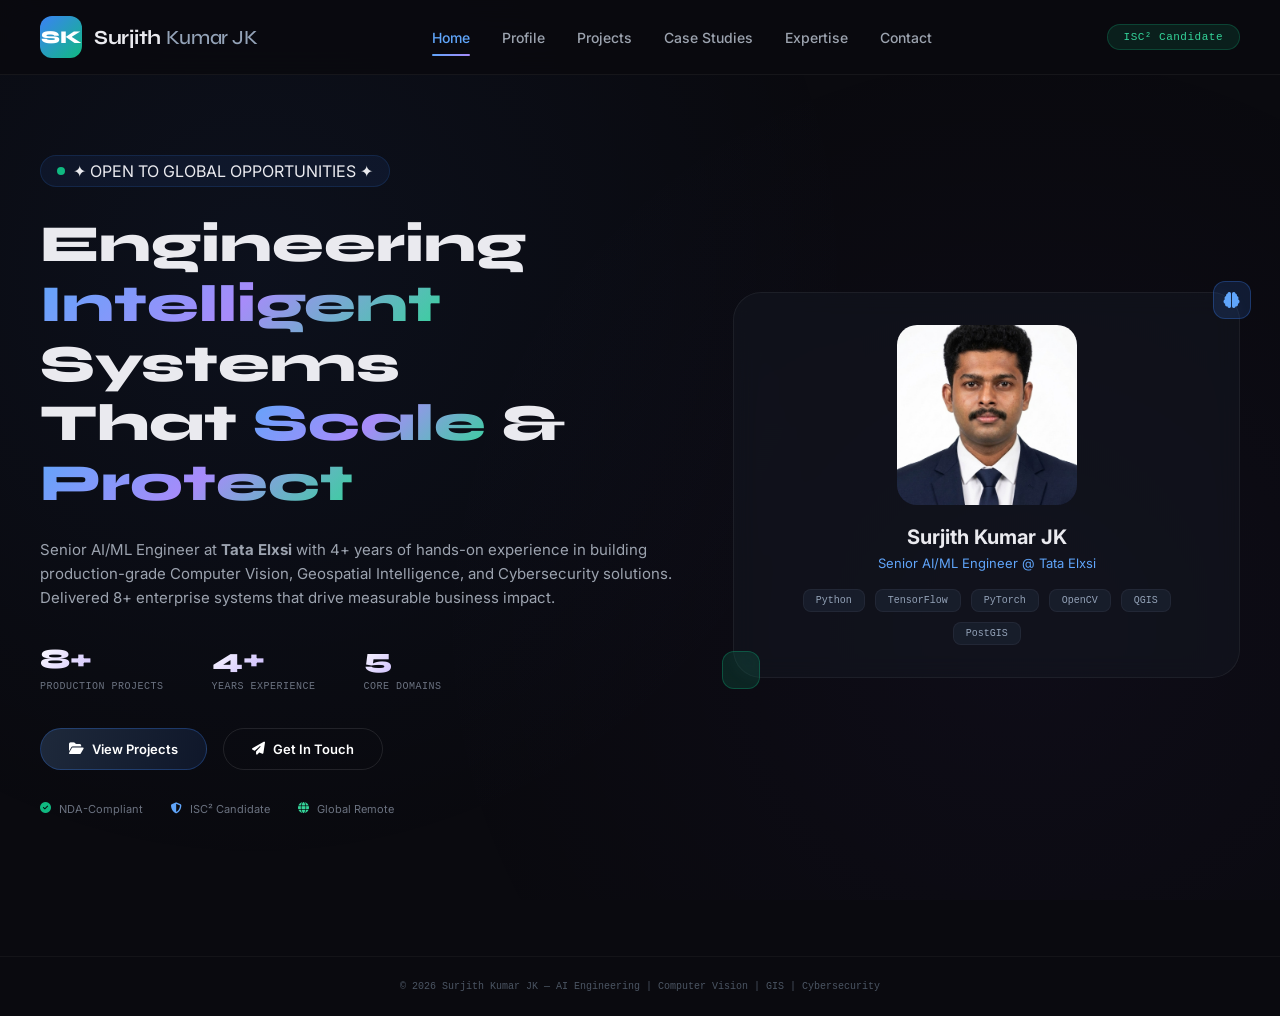
==== commit 806d4c21: "Update index.html" ====
--- a/index.html
+++ b/index.html
@@ -3,7 +3,7 @@
 <head>
     <meta charset="UTF-8">
     <meta name="viewport" content="width=device-width, initial-scale=1.0">
-    <title>Surjith Kumar JK | Senior AI/ML Engineer</title>
+    <title>Surjith Kumar JK | Senior AI / ML Engineer </title>
     <link href="https://fonts.googleapis.com/css2?family=Inter:wght@300;400;500;600;700;800&family=Syne:wght@400;500;600;700;800&display=swap" rel="stylesheet">
     <link rel="stylesheet" href="https://cdnjs.cloudflare.com/ajax/libs/font-awesome/6.5.1/css/all.min.css">
     <!-- AOS Animation -->
@@ -241,7 +241,7 @@
                 <span>✦ OPEN TO GLOBAL OPPORTUNITIES ✦</span>
             </div>
             <h1>
-                Senior AI/ML Engineer<br>
+                
                 Engineering <span class="gradient-text">Intelligent</span> Systems<br>
                 That <span class="gradient-text">Scale</span> & <span class="gradient-text">Protect</span>
             </h1>
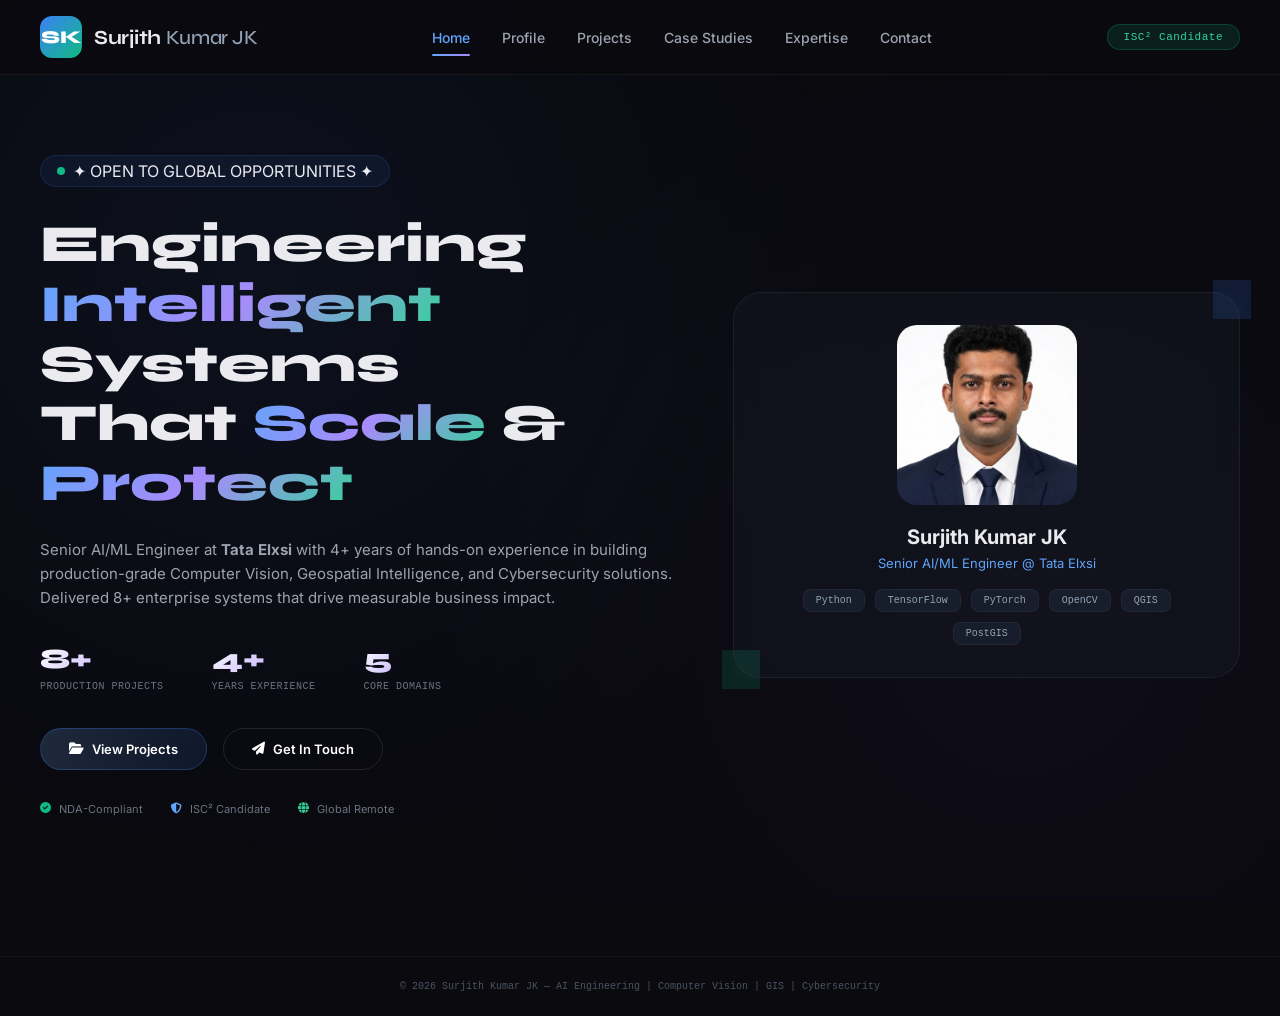
==== commit fef82688: "Update index.html" ====
--- a/index.html
+++ b/index.html
@@ -3,7 +3,7 @@
 <head>
     <meta charset="UTF-8">
     <meta name="viewport" content="width=device-width, initial-scale=1.0">
-    <title>Surjith Kumar JK | Senior AI / ML Engineer </title>
+    <title>Surjith Kumar JK </title>
     <link href="https://fonts.googleapis.com/css2?family=Inter:wght@300;400;500;600;700;800&family=Syne:wght@400;500;600;700;800&display=swap" rel="stylesheet">
     <link rel="stylesheet" href="https://cdnjs.cloudflare.com/ajax/libs/font-awesome/6.5.1/css/all.min.css">
     <!-- AOS Animation -->
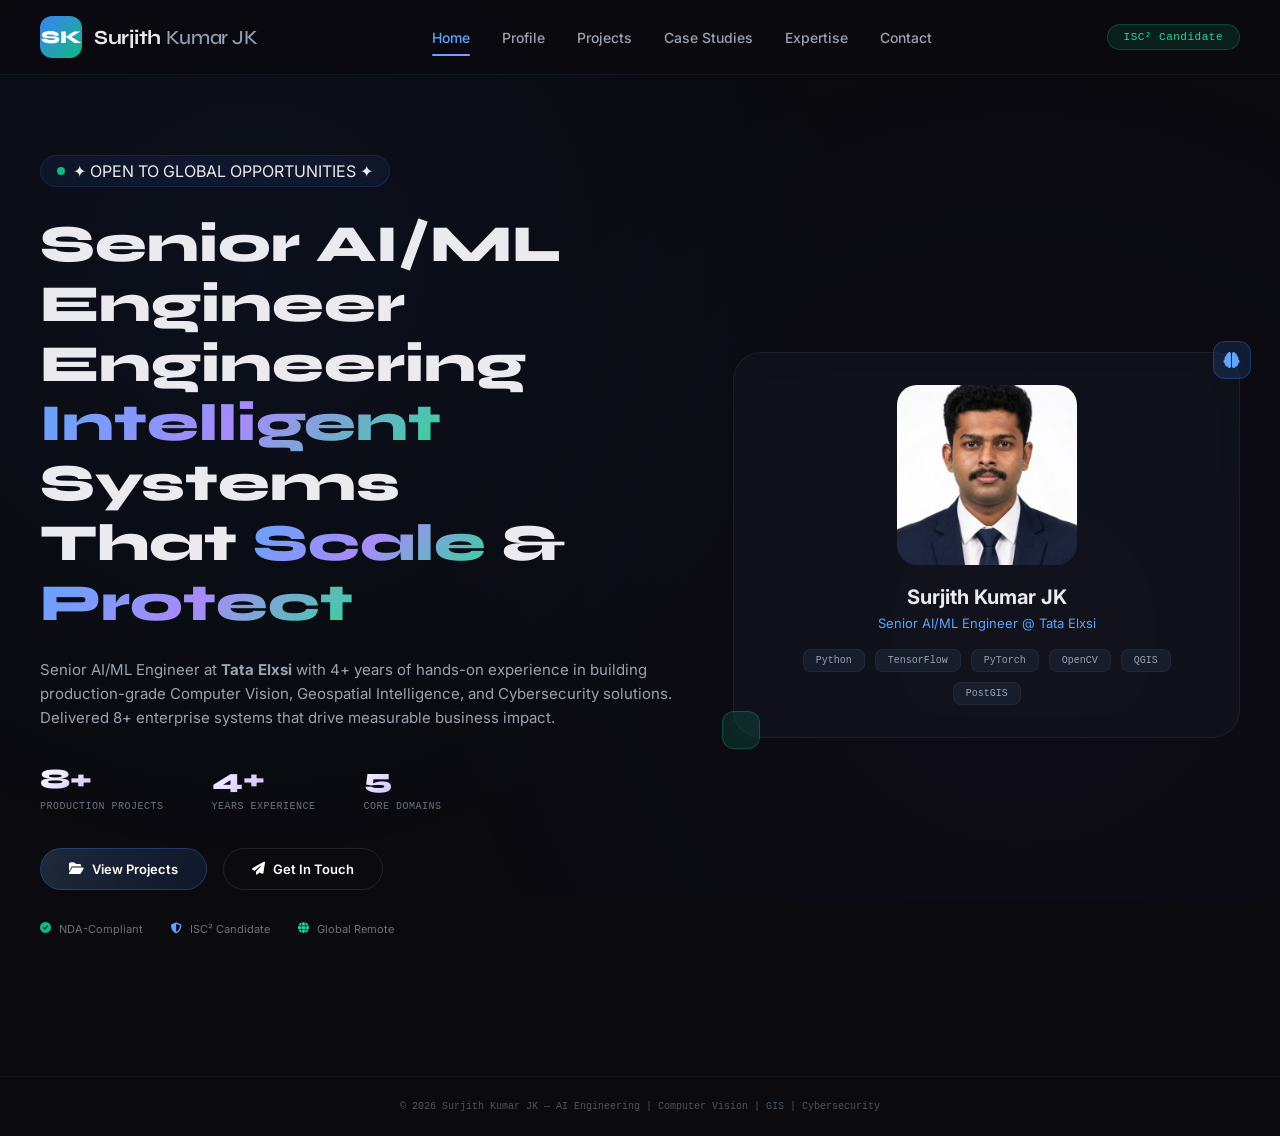
==== commit c7049ee2: "Update index.html" ====
--- a/index.html
+++ b/index.html
@@ -241,7 +241,7 @@
                 <span>✦ OPEN TO GLOBAL OPPORTUNITIES ✦</span>
             </div>
             <h1>
-                
+                Senior AI/ML Engineer<br>
                 Engineering <span class="gradient-text">Intelligent</span> Systems<br>
                 That <span class="gradient-text">Scale</span> & <span class="gradient-text">Protect</span>
             </h1>
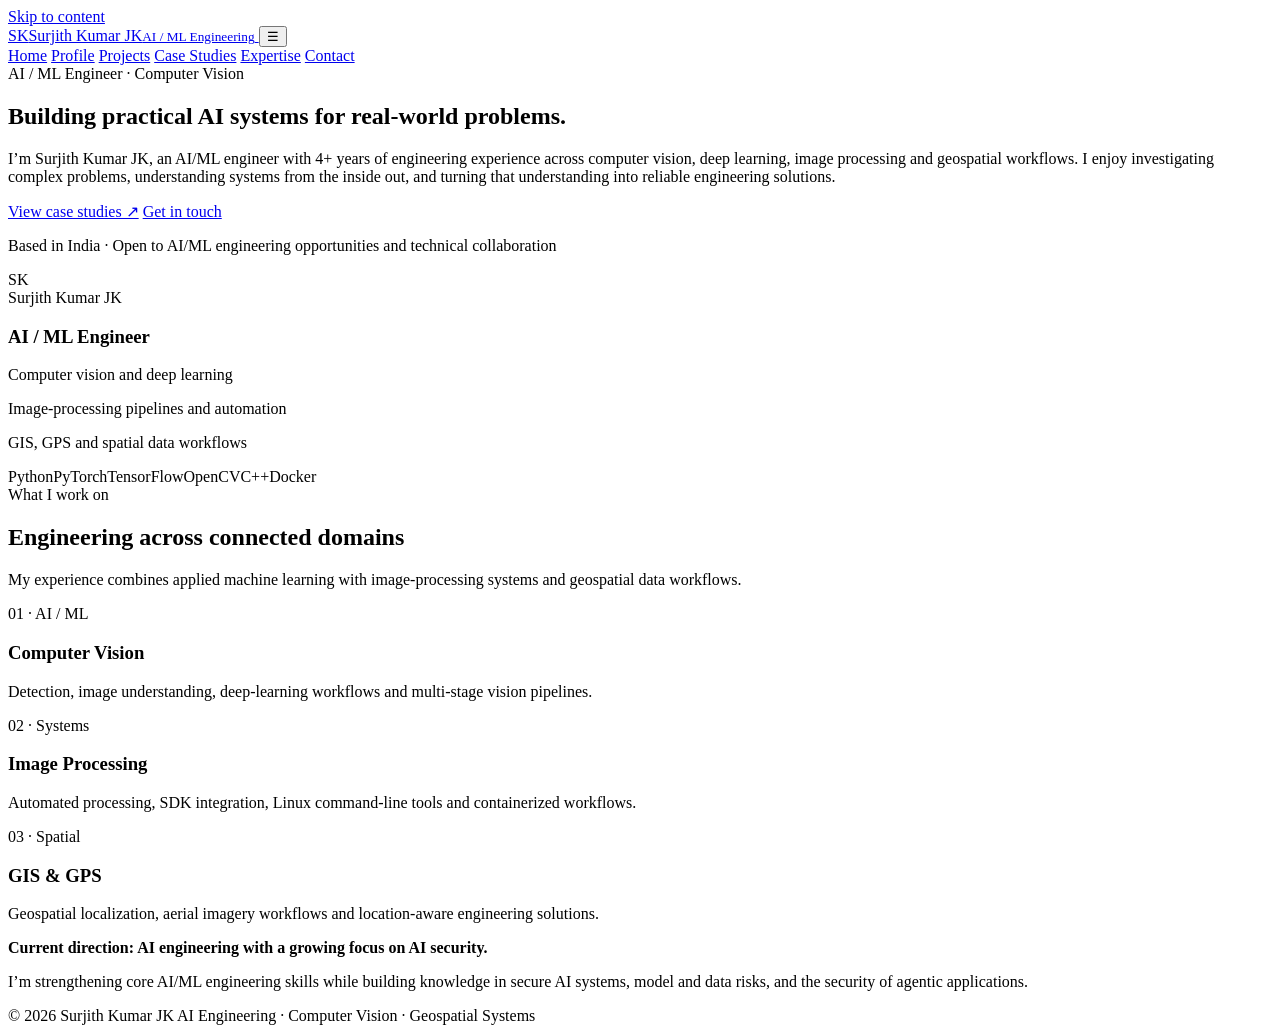
==== commit 0688d870: "Add files via upload" ====
--- a/index.html
+++ b/index.html
@@ -1,335 +1,91 @@
-<!DOCTYPE html>
+<!doctype html>
 <html lang="en">
 <head>
-    <meta charset="UTF-8">
-    <meta name="viewport" content="width=device-width, initial-scale=1.0">
-    <title>Surjith Kumar JK </title>
-    <link href="https://fonts.googleapis.com/css2?family=Inter:wght@300;400;500;600;700;800&family=Syne:wght@400;500;600;700;800&display=swap" rel="stylesheet">
-    <link rel="stylesheet" href="https://cdnjs.cloudflare.com/ajax/libs/font-awesome/6.5.1/css/all.min.css">
-    <!-- AOS Animation -->
-    <link href="https://unpkg.com/aos@2.3.1/dist/aos.css" rel="stylesheet">
-    <style>
-        * { margin: 0; padding: 0; box-sizing: border-box; }
-        body { font-family: 'Inter', sans-serif; background: #0A0A0F; color: #EAEAEF; }
-
-        .bg-gradient {
-            position: fixed; top: 0; left: 0; width: 100%; height: 100%;
-            background: radial-gradient(circle at 20% 30%, rgba(59, 130, 246, 0.06) 0%, transparent 50%),
-                        radial-gradient(circle at 80% 70%, rgba(139, 92, 246, 0.04) 0%, transparent 50%);
-            z-index: 0; pointer-events: none;
-        }
-
-        .container {
-            max-width: 1280px; margin: 0 auto; padding: 0 40px;
-            position: relative; z-index: 2;
-        }
-
-        /* Unified Navbar - Unchanged */
-        .navbar {
-            background: rgba(10, 10, 15, 0.85); backdrop-filter: blur(16px);
-            border-bottom: 1px solid rgba(255, 255, 255, 0.05);
-            position: sticky; top: 0; z-index: 1000; width: 100%;
-        }
-        .nav-container { max-width: 1280px; margin: 0 auto; padding: 0 40px; }
-        .nav-content {
-            display: flex; justify-content: space-between; align-items: center;
-            padding: 16px 0; gap: 20px; flex-wrap: wrap;
-        }
-        .logo-section { display: flex; align-items: center; gap: 12px; }
-        .logo-box {
-            width: 42px; height: 42px; background: linear-gradient(135deg, #3B82F6, #10B981);
-            border-radius: 12px; display: flex; align-items: center; justify-content: center;
-        }
-        .logo-box span { font-weight: 800; font-size: 18px; color: white; font-family: 'Syne', sans-serif; }
-        .logo-text {
-            font-size: 20px; font-weight: 700; font-family: 'Syne', sans-serif;
-            letter-spacing: -0.3px;
-        }
-        .logo-text .first-name { color: #EAEAEF; }
-        .logo-text .last-name { color: #94A3B8; font-weight: 500; }
-        .nav-links { display: flex; gap: 32px; align-items: center; }
-        .nav-links a {
-            color: #9CA3AF; text-decoration: none; font-size: 14px; font-weight: 500;
-            transition: all 0.2s ease; padding: 8px 0; position: relative;
-        }
-        .nav-links a:hover { color: #60A5FA; }
-        .nav-links a.active { color: #60A5FA; }
-        .nav-links a.active::after {
-            content: ''; position: absolute; bottom: -2px; left: 0;
-            width: 100%; height: 2px; background: linear-gradient(90deg, #60A5FA, #A78BFA);
-            border-radius: 2px;
-        }
-        .nav-right { display: flex; align-items: center; gap: 20px; }
-        .isc2-badge {
-            font-size: 11px; font-family: monospace; color: #34D399;
-            background: rgba(16, 185, 129, 0.12); padding: 6px 16px;
-            border-radius: 40px; border: 1px solid rgba(16, 185, 129, 0.25);
-            letter-spacing: 0.5px;
-        }
-        .mobile-menu-btn {
-            display: none; background: none; border: none;
-            color: #9CA3AF; font-size: 24px; cursor: pointer;
-        }
-
-        /* Hero Specific Styles - Unchanged */
-        .hero {
-            display: grid; grid-template-columns: 1fr 0.8fr; gap: 60px;
-            align-items: center; padding: 80px 0;
-        }
-        .availability {
-            display: inline-flex; align-items: center; gap: 8px;
-            background: rgba(59, 130, 246, 0.08); border: 1px solid rgba(59, 130, 246, 0.15);
-            border-radius: 40px; padding: 5px 16px; margin-bottom: 28px;
-        }
-        .live-dot {
-            width: 8px; height: 8px; background: #10B981;
-            border-radius: 50%; animation: pulse 1.5s infinite;
-        }
-        @keyframes pulse { 0%, 100% { opacity: 1; transform: scale(1); } 50% { opacity: 0.5; transform: scale(1.2); } }
-
-        h1 {
-            font-size: 52px; font-weight: 800; font-family: 'Syne', sans-serif;
-            line-height: 1.15; margin-bottom: 24px;
-        }
-        .gradient-text {
-            background: linear-gradient(135deg, #60A5FA, #A78BFA, #34D399);
-            -webkit-background-clip: text; background-clip: text; color: transparent;
-        }
-        .description {
-            color: #9CA3AF; font-size: 15px; line-height: 1.6; margin-bottom: 32px;
-        }
-        .stats {
-            display: flex; gap: 48px; margin-bottom: 36px;
-        }
-        .stat-value {
-            font-size: 28px; font-weight: 800; font-family: 'Syne', sans-serif;
-            background: linear-gradient(135deg, #FFFFFF, #A78BFA);
-            -webkit-background-clip: text; background-clip: text; color: transparent;
-        }
-        .stat-label {
-            font-size: 10px; font-family: monospace; color: #6B7280;
-            letter-spacing: 0.5px; margin-top: 5px;
-        }
-        .buttons {
-            display: flex; gap: 16px; margin-bottom: 32px; flex-wrap: wrap;
-        }
-        .btn-primary, .btn-outline {
-            padding: 12px 28px; border-radius: 40px; font-size: 13px;
-            font-weight: 600; text-decoration: none; display: inline-flex;
-            align-items: center; gap: 8px; transition: all 0.2s; cursor: pointer;
-        }
-        .btn-primary {
-            background: linear-gradient(105deg, #1E293B, #0F172A);
-            border: 1px solid rgba(59, 130, 246, 0.3); color: white;
-        }
-        .btn-primary:hover { border-color: #3B82F6; transform: translateY(-2px); }
-        .btn-outline {
-            background: transparent; border: 1px solid rgba(255,255,255,0.1); color: white;
-        }
-        .btn-outline:hover {
-            border-color: rgba(59, 130, 246, 0.5); background: rgba(59, 130, 246, 0.05);
-            transform: translateY(-2px);
-        }
-        .trust { display: flex; gap: 28px; flex-wrap: wrap; }
-        .trust-item { display: flex; align-items: center; gap: 8px; font-size: 11px; color: #6B7280; }
-
-        /* Profile Card */
-        .profile-card {
-            background: rgba(20, 24, 35, 0.5); backdrop-filter: blur(12px);
-            border: 1px solid rgba(255, 255, 255, 0.06); border-radius: 28px;
-            padding: 32px; position: relative;
-        }
-        .profile-img {
-            width: 180px; height: 180px; border-radius: 20px;
-            overflow: hidden; margin: 0 auto 20px;
-        }
-        .profile-img img { width: 100%; height: 100%; object-fit: cover; }
-        .profile-name { text-align: center; font-size: 20px; font-weight: 700; margin-bottom: 6px; }
-        .profile-title { text-align: center; font-size: 13px; color: #60A5FA; margin-bottom: 18px; }
-        .tech-stack {
-            display: flex; flex-wrap: wrap; gap: 10px; justify-content: center;
-        }
-        .tech-item {
-            font-size: 10px; font-family: monospace; padding: 5px 12px;
-            background: rgba(30, 41, 59, 0.5); border: 1px solid rgba(255,255,255,0.05);
-            border-radius: 8px; color: #94A3B8;
-        }
-        .floating-icon {
-            position: absolute; width: 38px; height: 38px;
-            background: rgba(59, 130, 246, 0.15); border: 1px solid rgba(59, 130, 246, 0.3);
-            border-radius: 12px; display: flex; align-items: center; justify-content: center;
-            backdrop-filter: blur(8px);
-        }
-        .floating-1 { top: -12px; right: -12px; }
-        .floating-2 { bottom: -12px; left: -12px; background: rgba(16, 185, 129, 0.15); border-color: rgba(16, 185, 129, 0.3); }
-
-        .footer {
-            border-top: 1px solid rgba(255, 255, 255, 0.04); padding: 24px 0;
-            text-align: center; margin-top: 60px;
-        }
-        .footer-text { font-size: 10px; color: #4B5563; font-family: monospace; }
-
-        /* Back to Top Button */
-        .back-to-top {
-            position: fixed; bottom: 30px; right: 30px; width: 50px; height: 50px;
-            background: rgba(59, 130, 246, 0.95); color: white; border: none;
-            border-radius: 50%; display: none; align-items: center; justify-content: center;
-            font-size: 20px; cursor: pointer; z-index: 9999; box-shadow: 0 4px 15px rgba(0,0,0,0.3);
-        }
-        .back-to-top:hover { background: #3B82F6; transform: scale(1.1); }
-
-        @media (max-width: 1024px) {
-            .hero { grid-template-columns: 1fr; gap: 50px; }
-            h1 { font-size: 44px; }
-        }
-        @media (max-width: 768px) {
-            .container, .nav-container { padding: 0 20px; }
-            .nav-links {
-                display: none; position: absolute; top: 100%; left: 0; right: 0;
-                background: rgba(10, 10, 15, 0.98); backdrop-filter: blur(20px);
-                flex-direction: column; padding: 24px; gap: 20px;
-            }
-            .nav-links.active { display: flex; }
-            .mobile-menu-btn { display: block; }
-            h1 { font-size: 36px; }
-            .stats { gap: 30px; }
-            .profile-img { width: 150px; height: 150px; }
-        }
-        @media (min-width: 769px) {
-            .nav-links { display: flex !important; }
-        }
-    </style>
+  <meta charset="utf-8">
+  <meta name="viewport" content="width=device-width, initial-scale=1">
+  <title>Surjith Kumar JK | AI/ML Engineer</title>
+  <meta name="description" content="Surjith Kumar JK — AI/ML Engineer focused on computer vision, image processing and geospatial engineering.">
+  <meta name="author" content="Surjith Kumar JK">
+  <meta name="theme-color" content="#090d16">
+  <link rel="canonical" href="https://surjithkumar-jk.github.io/">
+  <meta property="og:type" content="website">
+  <meta property="og:title" content="Surjith Kumar JK | AI/ML Engineer">
+  <meta property="og:description" content="Surjith Kumar JK — AI/ML Engineer focused on computer vision, image processing and geospatial engineering.">
+  <meta property="og:url" content="https://surjithkumar-jk.github.io/">
+  <meta name="twitter:card" content="summary">
+  <link rel="icon" href="assets/favicon.svg" type="image/svg+xml">
+  <link rel="preconnect" href="https://fonts.googleapis.com">
+  <link rel="preconnect" href="https://fonts.gstatic.com" crossorigin>
+  <link href="https://fonts.googleapis.com/css2?family=Inter:wght@400;500;600;700;800&display=swap" rel="stylesheet">
+  <link rel="stylesheet" href="assets/styles.css">
 </head>
 <body>
-<div class="bg-gradient"></div>
+<a class="skip-link" href="#main">Skip to content</a>
+<header class="site-header">
+  <div class="container nav-wrap">
+    <a class="brand" href="index.html" aria-label="Surjith Kumar JK home">
+      <span class="brand-mark" aria-hidden="true">SK</span><span>Surjith Kumar JK<small>AI / ML Engineering</small></span>
+    </a>
+    <button class="menu-toggle" type="button" aria-label="Toggle navigation" aria-expanded="false" aria-controls="site-nav">&#9776;</button>
+    <nav class="nav-links" id="site-nav" aria-label="Main navigation">
+      <a href="index.html" aria-current="page">Home</a>
+      <a href="profile.html">Profile</a>
+      <a href="projects.html">Projects</a>
+      <a href="case-studies.html">Case Studies</a>
+      <a href="expertise.html">Expertise</a>
+      <a href="contact.html">Contact</a>
+    </nav>
+  </div>
+</header>
+<main id="main">
+<div class="container">
+  <section class="hero">
+    <div>
+      <span class="eyebrow">AI / ML Engineer · Computer Vision</span>
+      <h1>Building practical <span class="gradient">AI systems</span> for real-world problems.</h1>
+      <p class="lead">I’m Surjith Kumar JK, an AI/ML engineer with 4+ years of engineering experience across computer vision, deep learning, image processing and geospatial workflows. I enjoy investigating complex problems, understanding systems from the inside out, and turning that understanding into reliable engineering solutions.</p>
+      <div class="hero-actions">
+        <a class="button primary" href="case-studies.html">View case studies &#8599;</a>
+        <a class="button" href="contact.html">Get in touch</a>
+      </div>
+      <p class="note">Based in India · Open to AI/ML engineering opportunities and technical collaboration</p>
+    </div>
+    <aside class="hero-panel hero-profile-card">
+      <div class="profile-photo-frame home-photo-frame">
+        <span class="photo-fallback" aria-hidden="true">SK</span>
+        <img class="profile-photo" src="assets/images/SurjithKumar-JK.jpg" alt="Portrait of Surjith Kumar JK" width="640" height="800" decoding="async" onerror="this.remove()">
+      </div>
+      <div class="profile-card-copy">
+        <span class="small-title">Surjith Kumar JK</span>
+        <h3>AI / ML Engineer</h3>
+        <p>Computer vision and deep learning</p>
+        <p>Image-processing pipelines and automation</p>
+        <p>GIS, GPS and spatial data workflows</p>
+        <div class="tag-list"><span class="tag">Python</span><span class="tag">PyTorch</span><span class="tag">TensorFlow</span><span class="tag">OpenCV</span><span class="tag">C++</span><span class="tag">Docker</span></div>
+      </div>
+    </aside>
+  </section>
 
-<!-- Navbar -->
-<div class="navbar">
-    <div class="nav-container">
-        <div class="nav-content">
-            <div class="logo-section">
-                <div class="logo-box"><span>SK</span></div>
-                <div class="logo-text">
-                    <span class="first-name">Surjith</span>
-                    <span class="last-name"> Kumar JK</span>
-                </div>
-            </div>
-            <div class="nav-links" id="navLinks">
-                <a href="index.html" class="active">Home</a>
-                <a href="Profile.html">Profile</a>
-                <a href="Projects.html">Projects</a>
-                <a href="Case-Studies.html">Case Studies</a>
-                <a href="Expertise.html">Expertise</a>
-                <a href="Contact.html">Contact</a>
-            </div>
-            <div class="nav-right">
-                <div class="isc2-badge">ISC² Candidate</div>
-                <button class="mobile-menu-btn" onclick="toggleMenu()">
-                    <i class="fas fa-bars"></i>
-                </button>
-            </div>
-        </div>
+  <section class="section">
+    <div class="section-head"><div><span class="small-title">What I work on</span><h2>Engineering across connected domains</h2></div><p>My experience combines applied machine learning with image-processing systems and geospatial data workflows.</p></div>
+    <div class="grid three">
+      <article class="card"><div class="kicker">01 · AI / ML</div><h3>Computer Vision</h3><p>Detection, image understanding, deep-learning workflows and multi-stage vision pipelines.</p></article>
+      <article class="card"><div class="kicker">02 · Systems</div><h3>Image Processing</h3><p>Automated processing, SDK integration, Linux command-line tools and containerized workflows.</p></article>
+      <article class="card"><div class="kicker">03 · Spatial</div><h3>GIS &amp; GPS</h3><p>Geospatial localization, aerial imagery workflows and location-aware engineering solutions.</p></article>
     </div>
+  </section>
+
+  <section class="section">
+    <div class="callout"><strong>Current direction: AI engineering with a growing focus on AI security.</strong><p>I’m strengthening core AI/ML engineering skills while building knowledge in secure AI systems, model and data risks, and the security of agentic applications.</p></div>
+  </section>
 </div>
-
-<!-- Hero Section -->
-<div class="container">
-    <div class="hero">
-        <div data-aos="fade-right">
-            <div class="availability">
-                <div class="live-dot"></div>
-                <span>✦ OPEN TO GLOBAL OPPORTUNITIES ✦</span>
-            </div>
-            <h1>
-                Senior AI/ML Engineer<br>
-                Engineering <span class="gradient-text">Intelligent</span> Systems<br>
-                That <span class="gradient-text">Scale</span> & <span class="gradient-text">Protect</span>
-            </h1>
-            <p class="description">
-                Senior AI/ML Engineer at <strong>Tata Elxsi</strong> with 4+ years of hands-on experience in building production-grade 
-                Computer Vision, Geospatial Intelligence, and Cybersecurity solutions. Delivered 8+ enterprise systems that drive measurable business impact.
-            </p>
-            <div class="stats">
-                <div><div class="stat-value">8+</div><div class="stat-label">PRODUCTION PROJECTS</div></div>
-                <div><div class="stat-value">4+</div><div class="stat-label">YEARS EXPERIENCE</div></div>
-                <div><div class="stat-value">5</div><div class="stat-label">CORE DOMAINS</div></div>
-            </div>
-            <div class="buttons">
-                <a href="Projects.html" class="btn-primary">
-                    <i class="fas fa-folder-open"></i> View Projects
-                </a>
-                <a href="Contact.html" class="btn-outline">
-                    <i class="fas fa-paper-plane"></i> Get In Touch
-                </a>
-            </div>
-            <div class="trust">
-                <div class="trust-item"><i class="fas fa-check-circle" style="color: #10B981;"></i><span>NDA-Compliant</span></div>
-                <div class="trust-item"><i class="fas fa-shield-alt" style="color: #60A5FA;"></i><span>ISC² Candidate</span></div>
-                <div class="trust-item"><i class="fas fa-globe" style="color: #34D399;"></i><span>Global Remote</span></div>
-            </div>
-        </div>
-
-        <div data-aos="fade-left">
-            <div class="profile-card">
-                <div class="floating-icon floating-1"><i class="fas fa-brain" style="color: #60A5FA; font-size: 16px;"></i></div>
-                <div class="floating-icon floating-2"><i class="fas fa-shield-haltered" style="color: #34D399; font-size: 16px;"></i></div>
-                <div class="profile-img">
-                    <img src="SurjithKumar-JK.jpg" alt="Surjith Kumar JK">
-                </div>
-                <div class="profile-name">Surjith Kumar JK</div>
-                <div class="profile-title">Senior AI/ML Engineer @ Tata Elxsi</div>
-                <div class="tech-stack">
-                    <span class="tech-item">Python</span>
-                    <span class="tech-item">TensorFlow</span>
-                    <span class="tech-item">PyTorch</span>
-                    <span class="tech-item">OpenCV</span>
-                    <span class="tech-item">QGIS</span>
-                    <span class="tech-item">PostGIS</span>
-                </div>
-            </div>
-        </div>
-    </div>
-</div>
-
-<!-- Back to Top -->
-<button id="backToTop" class="back-to-top" title="Back to Top">
-    <i class="fas fa-arrow-up"></i>
-</button>
-
-<div class="footer">
-    <div class="container">
-        <div class="footer-text">© 2026 Surjith Kumar JK — AI Engineering | Computer Vision | GIS | Cybersecurity</div>
-    </div>
-</div>
-
-<script src="https://unpkg.com/aos@2.3.1/dist/aos.js"></script>
-<script>
-    AOS.init({ duration: 1000, once: true });
-
-    function toggleMenu() {
-        const navLinks = document.getElementById('navLinks');
-        navLinks.classList.toggle('active');
-    }
-
-    document.querySelectorAll('.nav-links a').forEach(link => {
-        link.addEventListener('click', () => {
-            document.getElementById('navLinks').classList.remove('active');
-        });
-    });
-
-    // Back to Top Button
-    const backToTop = document.getElementById('backToTop');
-    window.addEventListener('scroll', () => {
-        if (window.scrollY > 400) {
-            backToTop.style.display = 'flex';
-        } else {
-            backToTop.style.display = 'none';
-        }
-    });
-
-    backToTop.addEventListener('click', () => {
-        window.scrollTo({ top: 0, behavior: 'smooth' });
-    });
-</script>
+</main>
+<footer class="site-footer">
+  <div class="container footer-row">
+    <span>&copy; <span data-year>2026</span> Surjith Kumar JK</span>
+    <span>AI Engineering · Computer Vision · Geospatial Systems</span>
+  </div>
+</footer>
+<script src="assets/script.js" defer></script>
 </body>
 </html>
